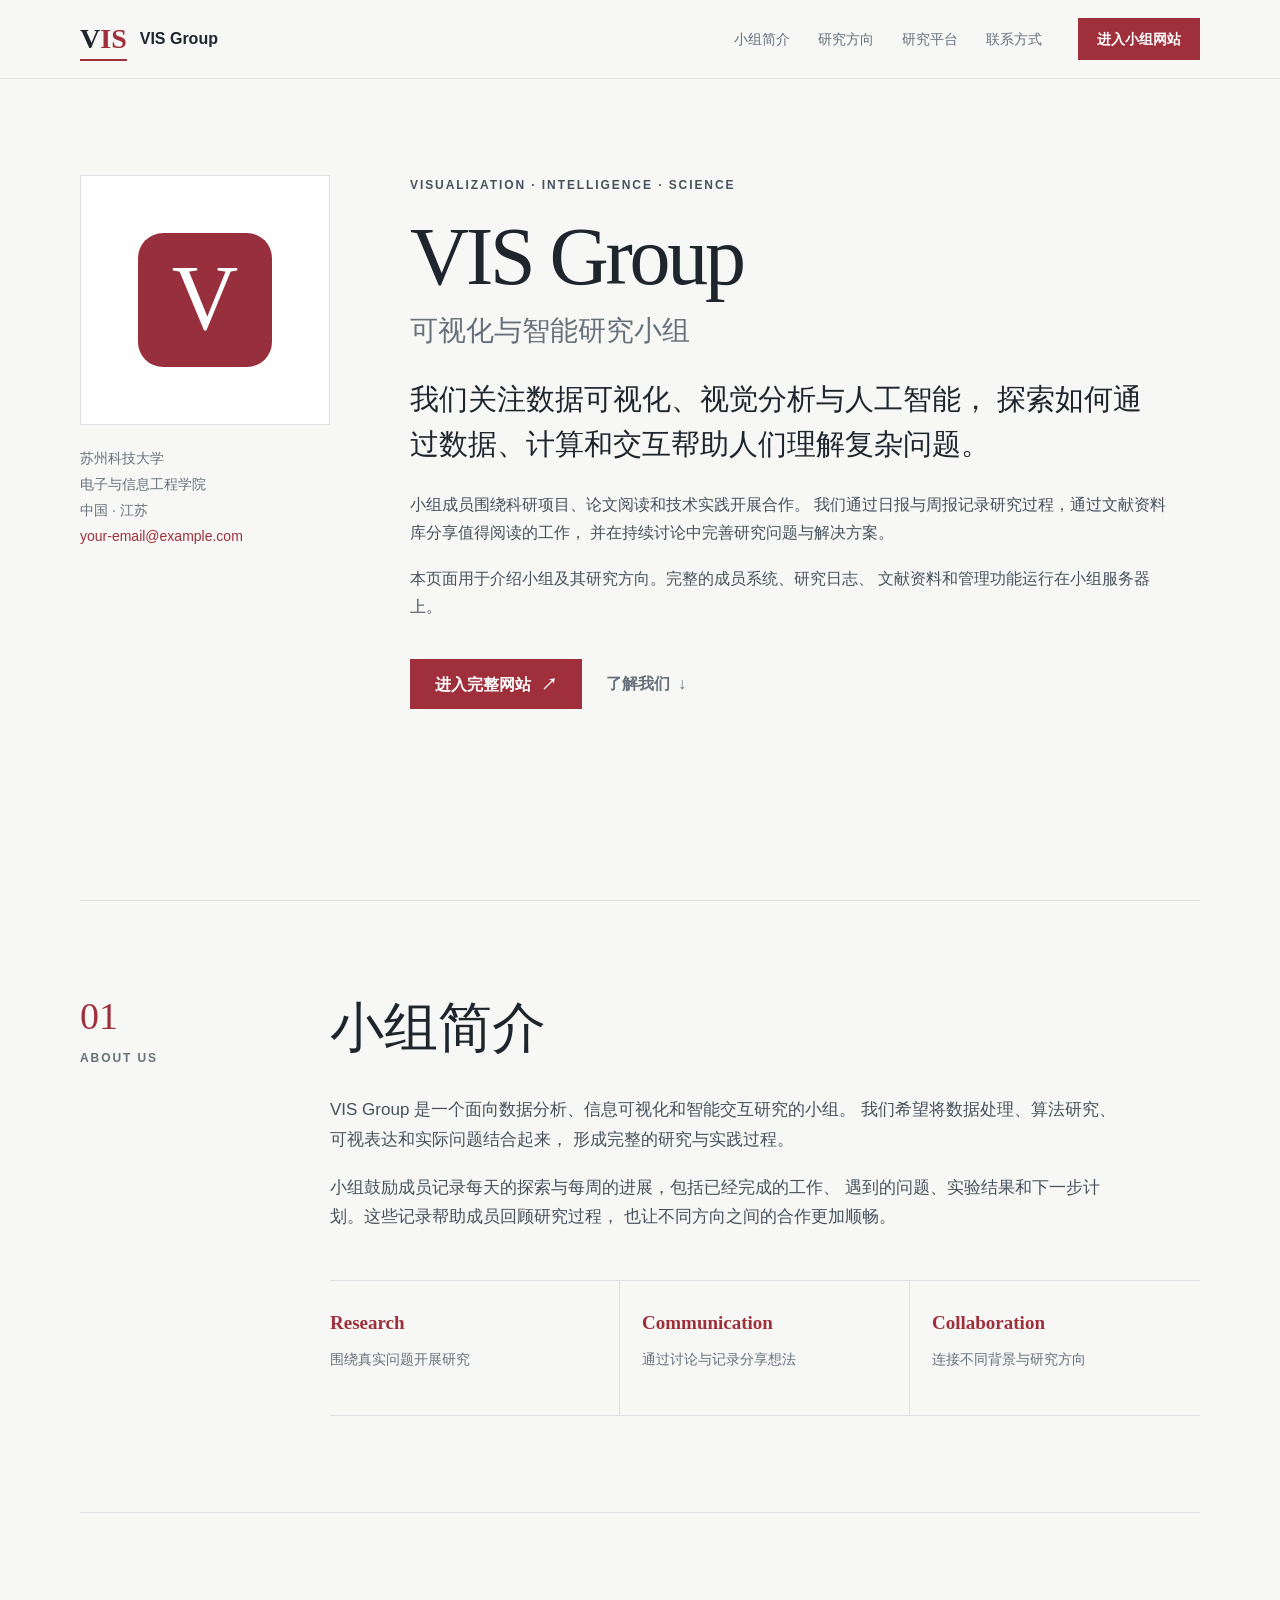
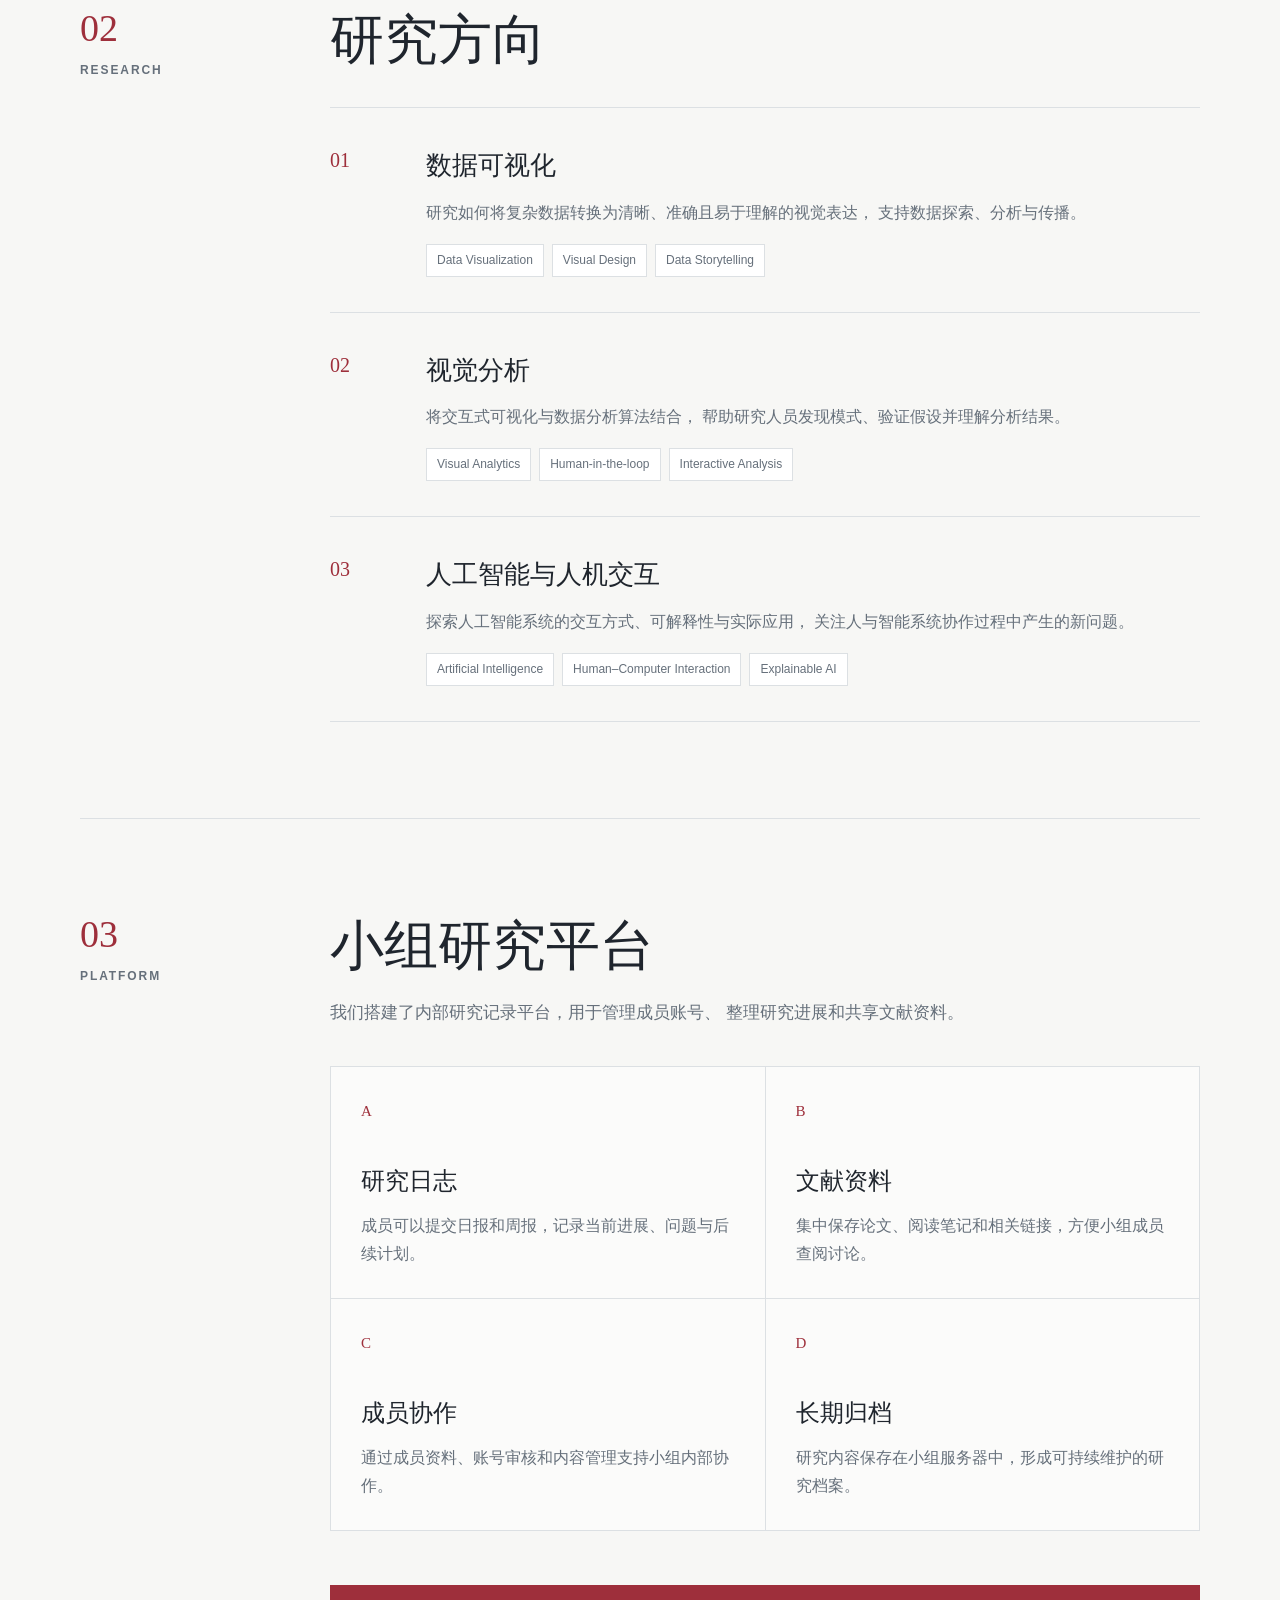
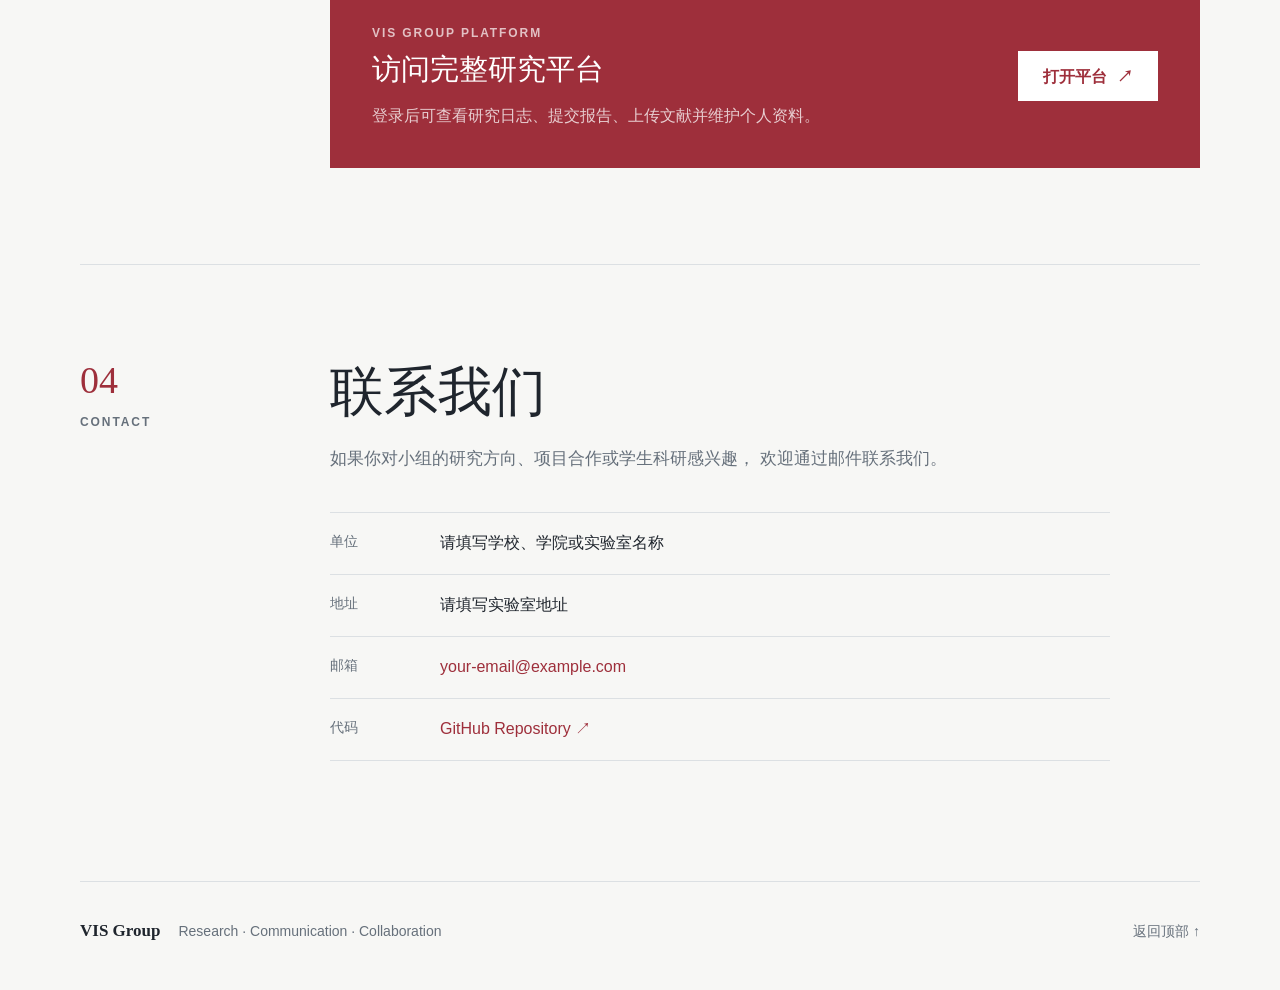
==== index.html @ e238d51f "Update index.html" ====
<!doctype html>
<html lang="zh-CN">
<head>
  <meta charset="utf-8">
  <meta name="viewport" content="width=device-width, initial-scale=1">

  <meta
    name="description"
    content="VIS Group 小组主页，介绍小组研究方向、成员协作与研究记录平台。"
  >

  <title>VIS Group · 小组主页</title>

  <link
    rel="icon"
    href="./static/favicon.svg"
    type="image/svg+xml"
  >

  <link
    rel="stylesheet"
    href="./landing.css"
  >
</head>

<body>
  <header class="site-header">
    <div class="header-inner">
      <a class="brand" href="#home" aria-label="VIS Group 首页">
        <span class="brand-mark">V<span>IS</span></span>
        <span class="brand-name">VIS Group</span>
      </a>

      <nav class="main-nav" aria-label="主导航">
        <a href="#about">小组简介</a>
        <a href="#research">研究方向</a>
        <a href="#platform">研究平台</a>
        <a href="#contact">联系方式</a>
      </nav>

      <a
        class="header-button"
        href="http://122.193.22.121:30092/"
        target="_blank"
        rel="noopener noreferrer"
      >
        进入小组网站
      </a>
    </div>
  </header>

  <main>
    <section id="home" class="hero section">
      <div class="hero-identity">
        <div class="logo-card">
          <img
            src="./static/favicon.svg"
            alt="VIS Group 标志"
          >
        </div>

        <div class="contact-summary">
          <p>苏州科技大学</p>
          <p>电子与信息工程学院</p>
          <p>中国 · 江苏</p>
          <p>
            <a href="mailto:your-email@example.com">
              your-email@example.com
            </a>
          </p>
        </div>
      </div>

      <div class="hero-content">
        <p class="eyebrow">VISUALIZATION · INTELLIGENCE · SCIENCE</p>

        <h1>
          VIS Group
          <span>可视化与智能研究小组</span>
        </h1>

        <p class="hero-lead">
          我们关注数据可视化、视觉分析与人工智能，
          探索如何通过数据、计算和交互帮助人们理解复杂问题。
        </p>

        <p>
          小组成员围绕科研项目、论文阅读和技术实践开展合作。
          我们通过日报与周报记录研究过程，通过文献资料库分享值得阅读的工作，
          并在持续讨论中完善研究问题与解决方案。
        </p>

        <p>
          本页面用于介绍小组及其研究方向。完整的成员系统、研究日志、
          文献资料和管理功能运行在小组服务器上。
        </p>

        <div class="hero-actions">
          <a
            class="primary-button"
            href="http://122.193.22.121:30092/"
            target="_blank"
            rel="noopener noreferrer"
          >
            进入完整网站
            <span aria-hidden="true">↗</span>
          </a>

          <a
            class="text-button"
            href="#about"
          >
            了解我们
            <span aria-hidden="true">↓</span>
          </a>
        </div>
      </div>
    </section>

    <section id="about" class="section content-section">
      <div class="section-label">
        <span>01</span>
        <p>ABOUT US</p>
      </div>

      <div class="section-content">
        <h2>小组简介</h2>

        <div class="prose">
          <p>
            VIS Group 是一个面向数据分析、信息可视化和智能交互研究的小组。
            我们希望将数据处理、算法研究、可视表达和实际问题结合起来，
            形成完整的研究与实践过程。
          </p>

          <p>
            小组鼓励成员记录每天的探索与每周的进展，包括已经完成的工作、
            遇到的问题、实验结果和下一步计划。这些记录帮助成员回顾研究过程，
            也让不同方向之间的合作更加顺畅。
          </p>
        </div>

        <div class="facts">
          <div class="fact">
            <strong>Research</strong>
            <span>围绕真实问题开展研究</span>
          </div>

          <div class="fact">
            <strong>Communication</strong>
            <span>通过讨论与记录分享想法</span>
          </div>

          <div class="fact">
            <strong>Collaboration</strong>
            <span>连接不同背景与研究方向</span>
          </div>
        </div>
      </div>
    </section>

    <section id="research" class="section content-section">
      <div class="section-label">
        <span>02</span>
        <p>RESEARCH</p>
      </div>

      <div class="section-content">
        <h2>研究方向</h2>

        <div class="research-list">
          <article class="research-item">
            <div class="research-number">01</div>

            <div>
              <h3>数据可视化</h3>
              <p>
                研究如何将复杂数据转换为清晰、准确且易于理解的视觉表达，
                支持数据探索、分析与传播。
              </p>

              <div class="tags">
                <span>Data Visualization</span>
                <span>Visual Design</span>
                <span>Data Storytelling</span>
              </div>
            </div>
          </article>

          <article class="research-item">
            <div class="research-number">02</div>

            <div>
              <h3>视觉分析</h3>
              <p>
                将交互式可视化与数据分析算法结合，
                帮助研究人员发现模式、验证假设并理解分析结果。
              </p>

              <div class="tags">
                <span>Visual Analytics</span>
                <span>Human-in-the-loop</span>
                <span>Interactive Analysis</span>
              </div>
            </div>
          </article>

          <article class="research-item">
            <div class="research-number">03</div>

            <div>
              <h3>人工智能与人机交互</h3>
              <p>
                探索人工智能系统的交互方式、可解释性与实际应用，
                关注人与智能系统协作过程中产生的新问题。
              </p>

              <div class="tags">
                <span>Artificial Intelligence</span>
                <span>Human–Computer Interaction</span>
                <span>Explainable AI</span>
              </div>
            </div>
          </article>
        </div>
      </div>
    </section>

    <section id="platform" class="section content-section">
      <div class="section-label">
        <span>03</span>
        <p>PLATFORM</p>
      </div>

      <div class="section-content">
        <h2>小组研究平台</h2>

        <p class="section-intro">
          我们搭建了内部研究记录平台，用于管理成员账号、
          整理研究进展和共享文献资料。
        </p>

        <div class="feature-grid">
          <article class="feature">
            <span class="feature-index">A</span>
            <h3>研究日志</h3>
            <p>
              成员可以提交日报和周报，记录当前进展、问题与后续计划。
            </p>
          </article>

          <article class="feature">
            <span class="feature-index">B</span>
            <h3>文献资料</h3>
            <p>
              集中保存论文、阅读笔记和相关链接，方便小组成员查阅讨论。
            </p>
          </article>

          <article class="feature">
            <span class="feature-index">C</span>
            <h3>成员协作</h3>
            <p>
              通过成员资料、账号审核和内容管理支持小组内部协作。
            </p>
          </article>

          <article class="feature">
            <span class="feature-index">D</span>
            <h3>长期归档</h3>
            <p>
              研究内容保存在小组服务器中，形成可持续维护的研究档案。
            </p>
          </article>
        </div>

        <div class="platform-link">
          <div>
            <p class="eyebrow">VIS GROUP PLATFORM</p>
            <h3>访问完整研究平台</h3>
            <p>
              登录后可查看研究日志、提交报告、上传文献并维护个人资料。
            </p>
          </div>

          <a
            class="primary-button light"
            href="http://122.193.22.121:30092/"
            target="_blank"
            rel="noopener noreferrer"
          >
            打开平台
            <span aria-hidden="true">↗</span>
          </a>
        </div>
      </div>
    </section>

    <section id="contact" class="section content-section contact-section">
      <div class="section-label">
        <span>04</span>
        <p>CONTACT</p>
      </div>

      <div class="section-content">
        <h2>联系我们</h2>

        <p class="section-intro">
          如果你对小组的研究方向、项目合作或学生科研感兴趣，
          欢迎通过邮件联系我们。
        </p>

        <div class="contact-lines">
          <p>
            <span>单位</span>
            请填写学校、学院或实验室名称
          </p>

          <p>
            <span>地址</span>
            请填写实验室地址
          </p>

          <p>
            <span>邮箱</span>
            <a href="mailto:your-email@example.com">
              your-email@example.com
            </a>
          </p>

          <p>
            <span>代码</span>
            <a
              href="https://github.com/data-miner123/data-miner123.github.io"
              target="_blank"
              rel="noopener noreferrer"
            >
              GitHub Repository ↗
            </a>
          </p>
        </div>
      </div>
    </section>
  </main>

  <footer class="site-footer">
    <div>
      <strong>VIS Group</strong>
      <span>Research · Communication · Collaboration</span>
    </div>

    <a href="#home">返回顶部 ↑</a>
  </footer>
</body>
</html>
---- landing.css ----
:root {
  --paper: #f7f7f5;
  --surface: #ffffff;
  --ink: #1f252d;
  --muted: #66707b;
  --line: #dce0e3;
  --accent: #9e2f3b;
  --accent-dark: #70202a;
  --soft-accent: #f3e7e9;
  --max-width: 1120px;
}

* {
  box-sizing: border-box;
}

html {
  scroll-behavior: smooth;
}

body {
  margin: 0;
  color: var(--ink);
  background: var(--paper);
  font-family:
    Inter,
    -apple-system,
    BlinkMacSystemFont,
    "Segoe UI",
    "PingFang SC",
    "Hiragino Sans GB",
    "Microsoft YaHei",
    sans-serif;
  font-size: 16px;
  line-height: 1.75;
}

a {
  color: inherit;
  text-decoration: none;
}

a:focus-visible,
button:focus-visible {
  outline: 3px solid rgba(158, 47, 59, 0.3);
  outline-offset: 4px;
}

.site-header {
  position: sticky;
  top: 0;
  z-index: 20;
  border-bottom: 1px solid rgba(220, 224, 227, 0.9);
  background: rgba(247, 247, 245, 0.94);
  backdrop-filter: blur(16px);
}

.header-inner {
  width: min(calc(100% - 48px), var(--max-width));
  min-height: 78px;
  margin: 0 auto;
  display: flex;
  align-items: center;
  gap: 36px;
}

.brand {
  display: inline-flex;
  align-items: center;
  gap: 13px;
  margin-right: auto;
  font-weight: 700;
}

.brand-mark {
  position: relative;
  font-family: Georgia, "Times New Roman", serif;
  font-size: 28px;
  line-height: 1;
}

.brand-mark span {
  color: var(--accent);
}

.brand-mark::after {
  content: "";
  position: absolute;
  right: 0;
  bottom: -8px;
  left: 0;
  height: 2px;
  background: var(--accent);
}

.brand-name {
  font-size: 16px;
}

.main-nav {
  display: flex;
  align-items: center;
  gap: 28px;
}

.main-nav a {
  color: var(--muted);
  font-size: 14px;
  transition:
    color 160ms ease,
    transform 160ms ease;
}

.main-nav a:hover {
  color: var(--accent);
  transform: translateY(-1px);
}

.header-button,
.primary-button {
  display: inline-flex;
  align-items: center;
  justify-content: center;
  gap: 10px;
  border: 1px solid var(--accent);
  background: var(--accent);
  color: #fff;
  font-weight: 700;
  line-height: 1.2;
  transition:
    background 160ms ease,
    border-color 160ms ease,
    transform 160ms ease;
}

.header-button {
  min-height: 42px;
  padding: 0 18px;
  font-size: 14px;
}

.primary-button {
  min-height: 50px;
  padding: 0 24px;
}

.header-button:hover,
.primary-button:hover {
  border-color: var(--accent-dark);
  background: var(--accent-dark);
  transform: translateY(-2px);
}

.skip-link {
  position: fixed;
  top: 10px;
  left: 10px;
  z-index: 100;
  padding: 10px 14px;
  background: var(--ink);
  color: #fff;
  transform: translateY(-150%);
}

.skip-link:focus {
  transform: translateY(0);
}

.section {
  width: min(calc(100% - 48px), var(--max-width));
  margin: 0 auto;
}

.hero {
  min-height: calc(100vh - 79px);
  padding: 96px 0 88px;
  display: grid;
  grid-template-columns: 250px minmax(0, 1fr);
  gap: 80px;
  align-items: start;
}

.hero-identity {
  position: sticky;
  top: 126px;
}

.logo-card {
  aspect-ratio: 1;
  display: grid;
  place-items: center;
  border: 1px solid var(--line);
  background: var(--surface);
}

.logo-card img {
  width: 54%;
  height: 54%;
  object-fit: contain;
}

.contact-summary {
  margin-top: 22px;
  color: var(--muted);
  font-size: 14px;
  line-height: 1.65;
}

.contact-summary p {
  margin: 3px 0;
}

.contact-summary a,
.contact-lines a {
  color: var(--accent);
  border-bottom: 1px solid transparent;
}

.contact-summary a:hover,
.contact-lines a:hover {
  border-bottom-color: currentColor;
}

.eyebrow {
  margin: 0 0 15px;
  color: var(--accent);
  font-size: 12px;
  font-weight: 800;
  letter-spacing: 0.16em;
}

.hero h1 {
  margin: 0 0 32px;
  font-family: Georgia, "Songti SC", "Times New Roman", serif;
  font-size: clamp(46px, 7vw, 82px);
  font-weight: 500;
  line-height: 1.04;
  letter-spacing: -0.04em;
}

.hero h1 span {
  display: block;
  margin-top: 17px;
  color: var(--muted);
  font-family:
    Inter,
    -apple-system,
    BlinkMacSystemFont,
    "PingFang SC",
    sans-serif;
  font-size: clamp(19px, 2.2vw, 28px);
  font-weight: 500;
  letter-spacing: 0;
}

.hero-content > p {
  max-width: 760px;
  margin: 0 0 18px;
  color: #46515c;
}

.hero-content .hero-lead {
  margin-bottom: 24px;
  color: var(--ink);
  font-family: Georgia, "Songti SC", serif;
  font-size: clamp(21px, 2.5vw, 29px);
  line-height: 1.55;
}

.hero-actions {
  margin-top: 38px;
  display: flex;
  align-items: center;
  gap: 24px;
}

.text-button {
  display: inline-flex;
  align-items: center;
  gap: 8px;
  color: var(--muted);
  font-weight: 600;
}

.text-button:hover {
  color: var(--accent);
}

.content-section {
  padding: 96px 0;
  display: grid;
  grid-template-columns: 170px minmax(0, 1fr);
  gap: 80px;
  border-top: 1px solid var(--line);
}

.section-label {
  color: var(--muted);
}

.section-label span {
  display: block;
  color: var(--accent);
  font-family: Georgia, serif;
  font-size: 38px;
  line-height: 1;
}

.section-label p {
  margin: 13px 0 0;
  font-size: 12px;
  font-weight: 800;
  letter-spacing: 0.16em;
}

.section-content h2 {
  margin: 0 0 36px;
  font-family: Georgia, "Songti SC", serif;
  font-size: clamp(34px, 5vw, 54px);
  font-weight: 500;
  line-height: 1.15;
}

.prose {
  max-width: 790px;
  color: #46515c;
  font-size: 17px;
}

.prose p {
  margin: 0 0 18px;
}

.facts {
  margin-top: 48px;
  display: grid;
  grid-template-columns: repeat(3, 1fr);
  border-top: 1px solid var(--line);
  border-bottom: 1px solid var(--line);
}

.fact {
  min-height: 134px;
  padding: 25px 22px;
  display: flex;
  flex-direction: column;
  gap: 8px;
  border-right: 1px solid var(--line);
}

.fact:first-child {
  padding-left: 0;
}

.fact:last-child {
  border-right: 0;
}

.fact strong {
  color: var(--accent);
  font-family: Georgia, serif;
  font-size: 19px;
}

.fact span {
  color: var(--muted);
  font-size: 14px;
}

.research-list {
  border-top: 1px solid var(--line);
}

.research-item {
  padding: 35px 0;
  display: grid;
  grid-template-columns: 70px minmax(0, 1fr);
  gap: 26px;
  border-bottom: 1px solid var(--line);
}

.research-number {
  color: var(--accent);
  font-family: Georgia, serif;
  font-size: 20px;
}

.research-item h3 {
  margin: 0 0 10px;
  font-family: Georgia, "Songti SC", serif;
  font-size: 26px;
  font-weight: 500;
}

.research-item p {
  max-width: 720px;
  margin: 0;
  color: var(--muted);
}

.tags {
  margin-top: 17px;
  display: flex;
  flex-wrap: wrap;
  gap: 8px;
}

.tags span {
  padding: 5px 10px;
  border: 1px solid var(--line);
  background: var(--surface);
  color: var(--muted);
  font-size: 12px;
}

.section-intro {
  max-width: 740px;
  margin: -15px 0 38px;
  color: var(--muted);
  font-size: 17px;
}

.feature-grid {
  display: grid;
  grid-template-columns: repeat(2, 1fr);
  border-top: 1px solid var(--line);
  border-left: 1px solid var(--line);
}

.feature {
  min-height: 230px;
  padding: 30px;
  border-right: 1px solid var(--line);
  border-bottom: 1px solid var(--line);
  background: rgba(255, 255, 255, 0.48);
}

.feature-index {
  color: var(--accent);
  font-family: Georgia, serif;
  font-size: 15px;
}

.feature h3 {
  margin: 35px 0 10px;
  font-family: Georgia, "Songti SC", serif;
  font-size: 24px;
  font-weight: 500;
}

.feature p {
  margin: 0;
  color: var(--muted);
}

.platform-link {
  margin-top: 54px;
  padding: 38px 42px;
  display: flex;
  align-items: center;
  justify-content: space-between;
  gap: 32px;
  background: var(--accent);
  color: #fff;
}

.platform-link .eyebrow {
  color: rgba(255, 255, 255, 0.7);
}

.platform-link h3 {
  margin: 0 0 8px;
  font-family: Georgia, "Songti SC", serif;
  font-size: 29px;
  font-weight: 500;
}

.platform-link p {
  margin: 0;
  color: rgba(255, 255, 255, 0.76);
}

.primary-button.light {
  flex: 0 0 auto;
  border-color: #fff;
  background: #fff;
  color: var(--accent);
}

.primary-button.light:hover {
  border-color: var(--paper);
  background: var(--paper);
  color: var(--accent-dark);
}

.contact-section {
  padding-bottom: 120px;
}

.contact-lines {
  max-width: 780px;
  border-top: 1px solid var(--line);
}

.contact-lines p {
  min-height: 62px;
  margin: 0;
  padding: 16px 0;
  display: grid;
  grid-template-columns: 110px minmax(0, 1fr);
  border-bottom: 1px solid var(--line);
}

.contact-lines span {
  color: var(--muted);
  font-size: 14px;
}

.site-footer {
  width: min(calc(100% - 48px), var(--max-width));
  margin: 0 auto;
  padding: 34px 0 44px;
  display: flex;
  align-items: center;
  justify-content: space-between;
  border-top: 1px solid var(--line);
  color: var(--muted);
  font-size: 14px;
}

.site-footer div {
  display: flex;
  align-items: center;
  gap: 18px;
}

.site-footer strong {
  color: var(--ink);
  font-family: Georgia, serif;
  font-size: 17px;
}

.site-footer a:hover {
  color: var(--accent);
}

@media (max-width: 900px) {
  .main-nav {
    display: none;
  }

  .hero {
    grid-template-columns: 190px minmax(0, 1fr);
    gap: 42px;
  }

  .content-section {
    grid-template-columns: 110px minmax(0, 1fr);
    gap: 42px;
  }
}

@media (max-width: 680px) {
  .header-inner,
  .section,
  .site-footer {
    width: min(calc(100% - 32px), var(--max-width));
  }

  .header-inner {
    min-height: 70px;
  }

  .brand-name {
    display: none;
  }

  .header-button {
    padding: 0 13px;
  }

  .hero {
    min-height: auto;
    padding: 54px 0 68px;
    display: block;
  }

  .hero-identity {
    position: static;
    margin-bottom: 45px;
    display: grid;
    grid-template-columns: 105px minmax(0, 1fr);
    gap: 20px;
    align-items: center;
  }

  .contact-summary {
    margin: 0;
  }

  .hero h1 {
    font-size: 45px;
  }

  .hero-actions {
    align-items: flex-start;
    flex-direction: column;
  }

  .content-section {
    padding: 68px 0;
    display: block;
  }

  .section-label {
    margin-bottom: 29px;
    display: flex;
    align-items: center;
    gap: 13px;
  }

  .section-label span {
    font-size: 27px;
  }

  .section-label p {
    margin: 0;
  }

  .facts,
  .feature-grid {
    grid-template-columns: 1fr;
  }

  .fact {
    min-height: auto;
    padding: 20px 0;
    border-right: 0;
    border-bottom: 1px solid var(--line);
  }

  .fact:last-child {
    border-bottom: 0;
  }

  .research-item {
    grid-template-columns: 42px minmax(0, 1fr);
    gap: 14px;
  }

  .feature {
    min-height: auto;
  }

  .platform-link {
    padding: 30px 24px;
    align-items: flex-start;
    flex-direction: column;
  }

  .contact-lines p {
    grid-template-columns: 1fr;
    gap: 3px;
  }

  .site-footer,
  .site-footer div {
    align-items: flex-start;
    flex-direction: column;
  }

  .site-footer {
    gap: 18px;
  }
}
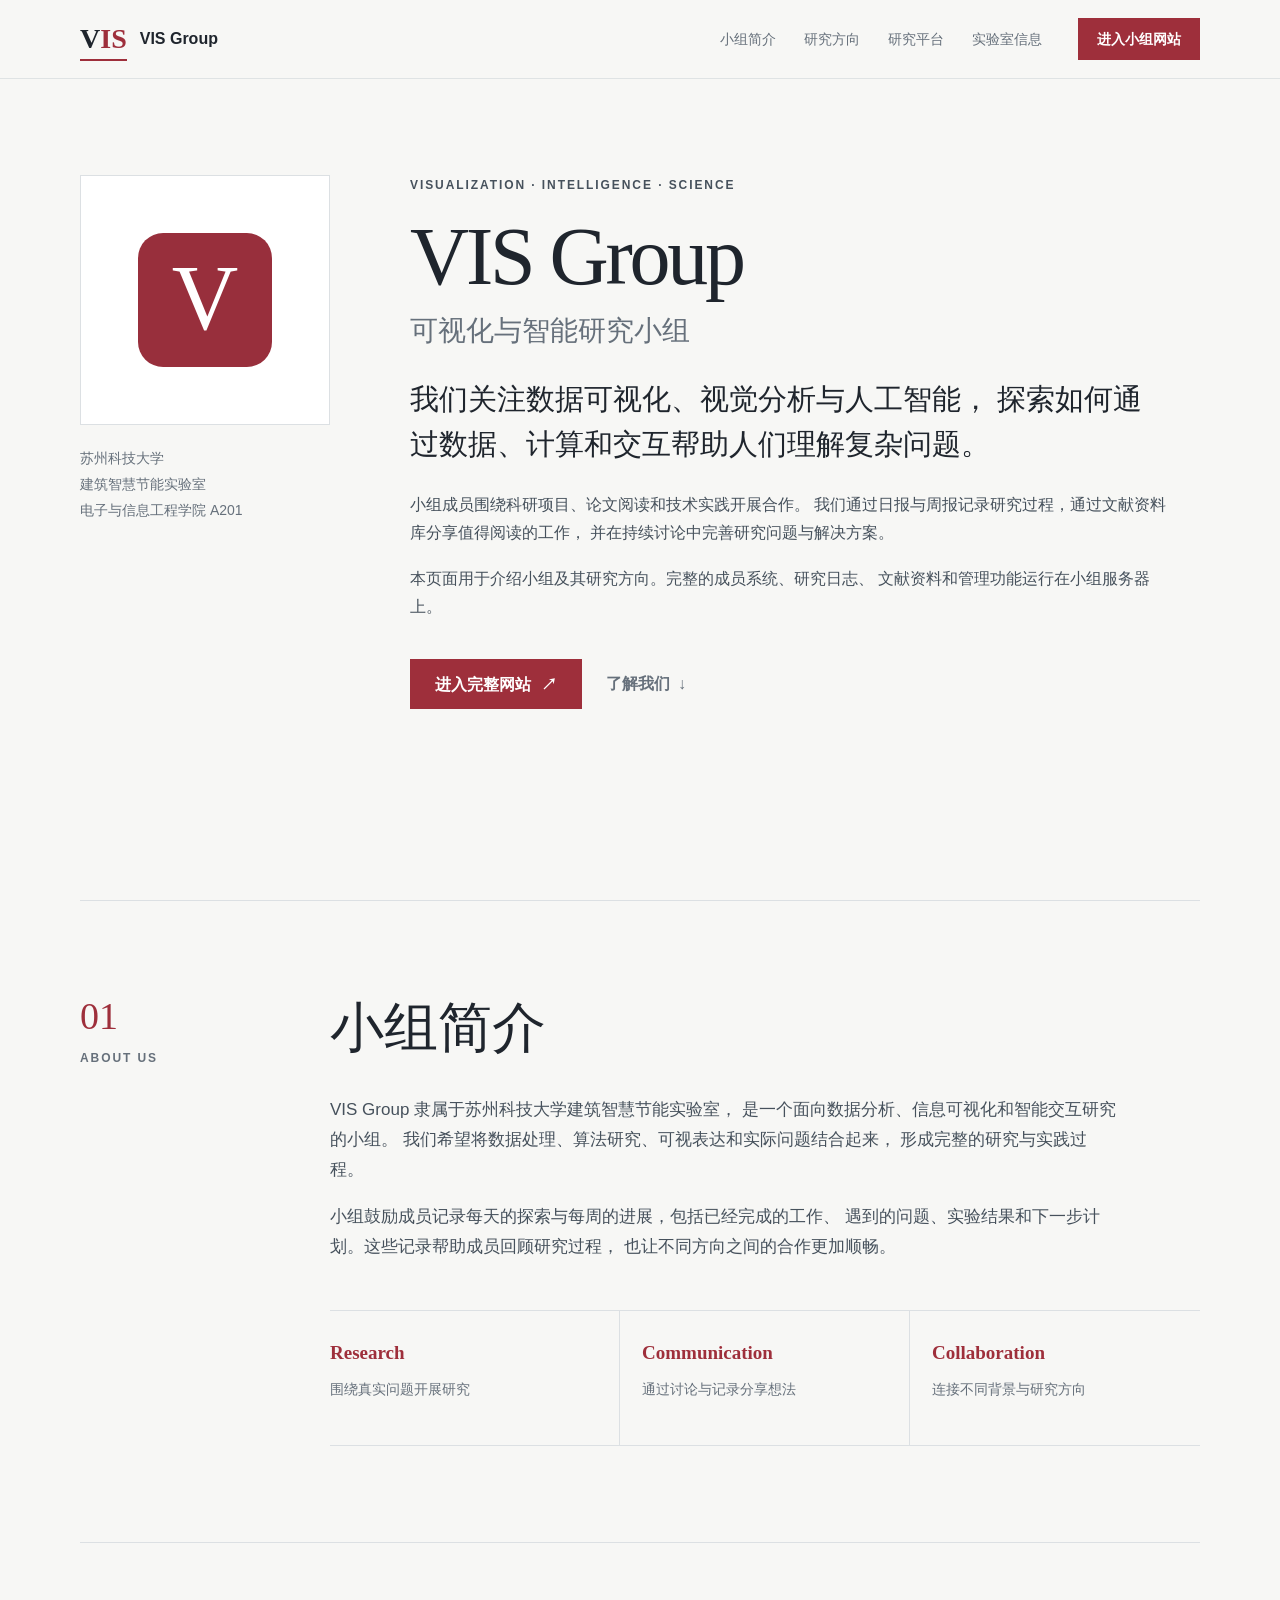
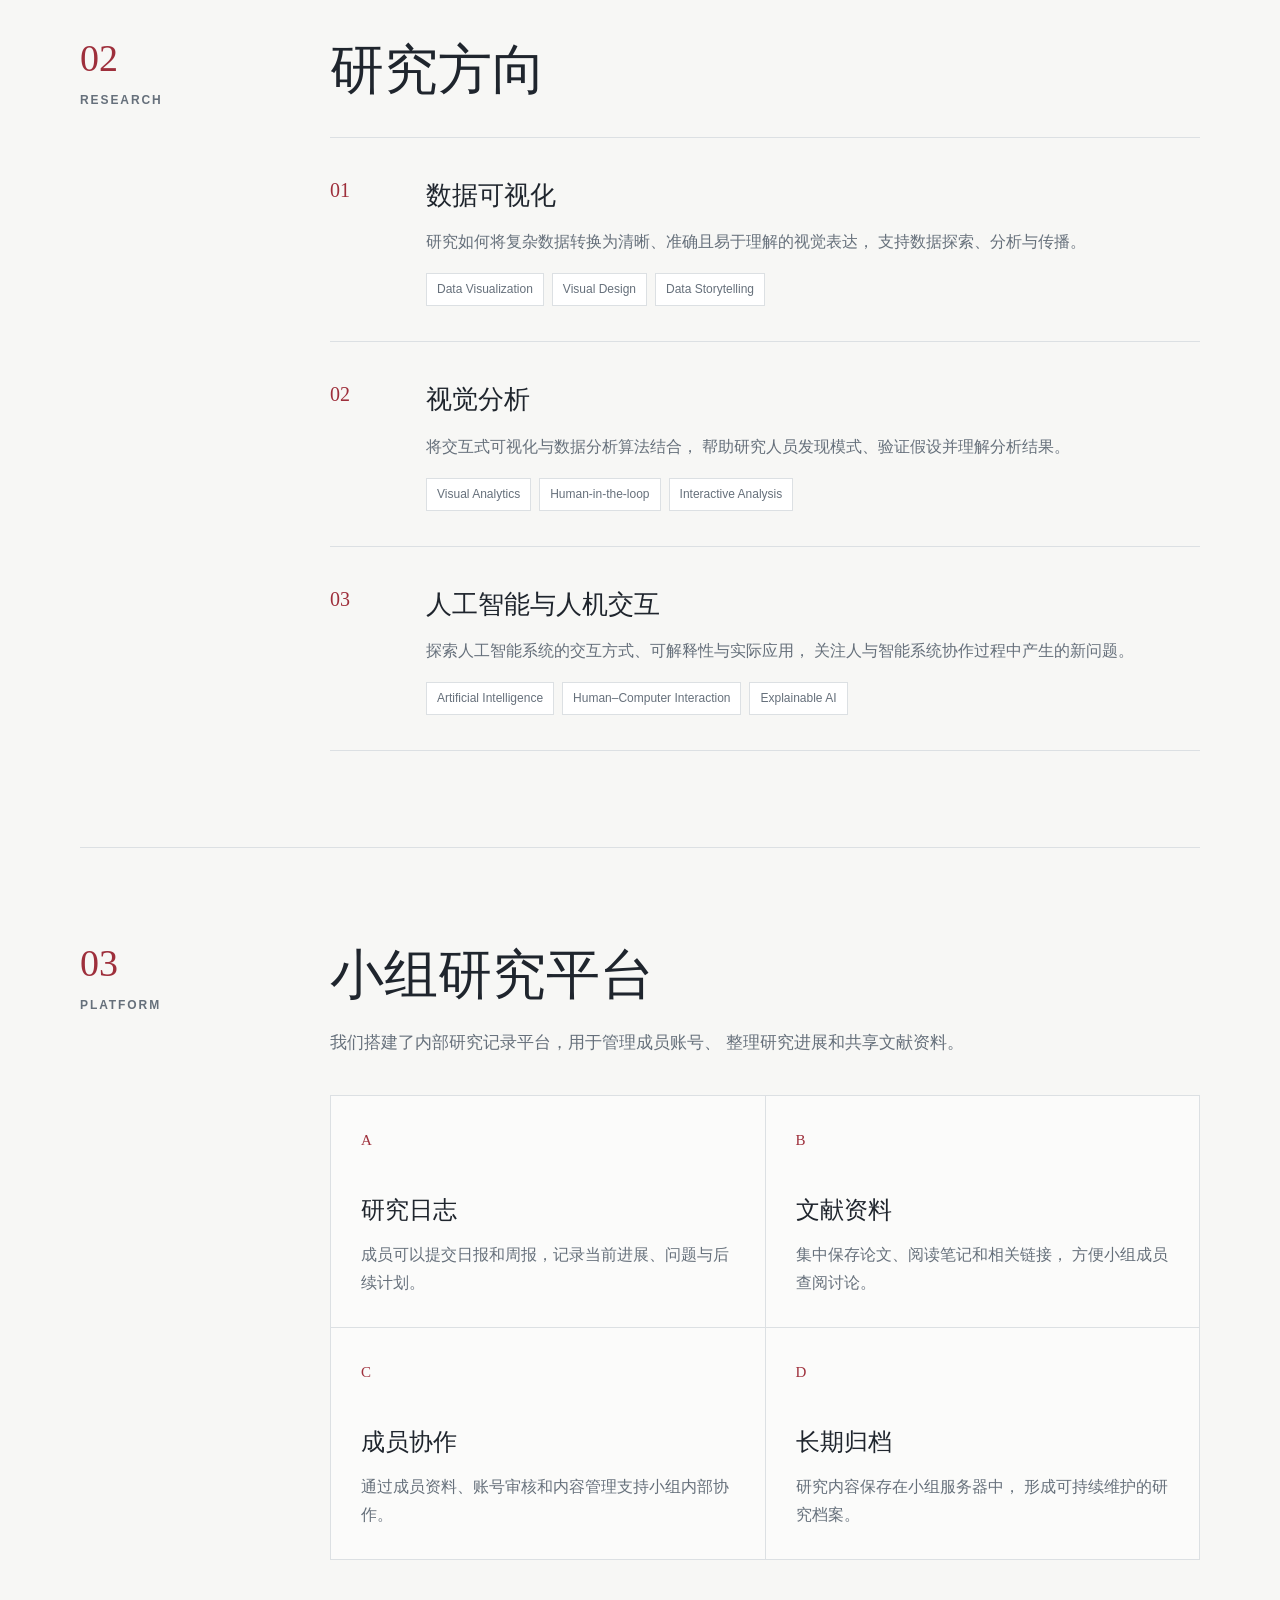
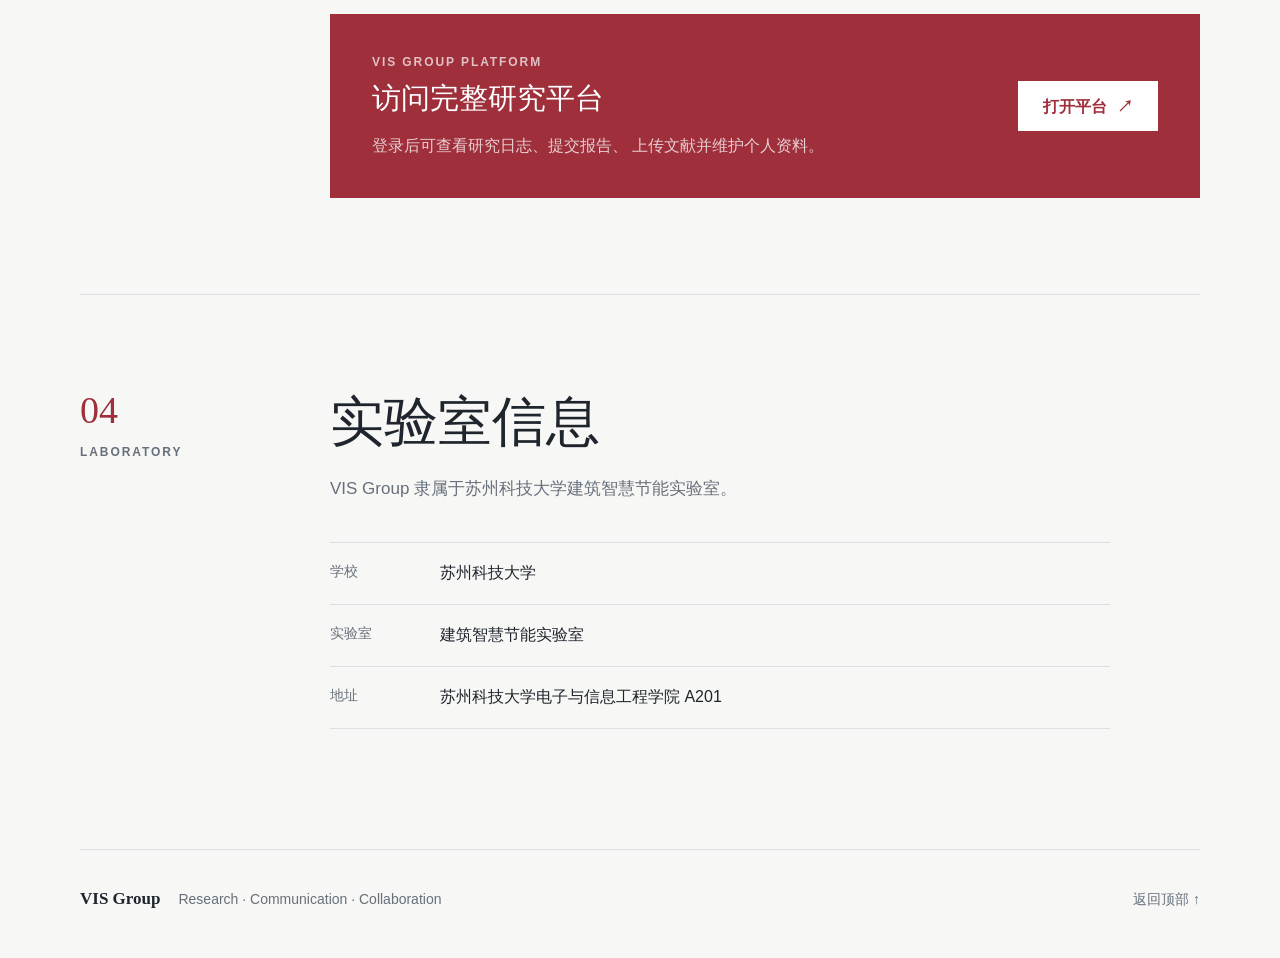
==== commit e032011f: "Update index.html" ====
--- a/index.html
+++ b/index.html
@@ -6,7 +6,7 @@
 
   <meta
     name="description"
-    content="VIS Group 小组主页，介绍小组研究方向、成员协作与研究记录平台。"
+    content="苏州科技大学建筑智慧节能实验室 VIS Group 小组主页。"
   >
 
   <title>VIS Group · 小组主页</title>
@@ -19,15 +19,20 @@
 
   <link
     rel="stylesheet"
-    href="./landing.css"
+    href="./landing.css?v=3"
   >
 </head>
 
 <body>
+  <a class="skip-link" href="#main">跳到主要内容</a>
+
   <header class="site-header">
     <div class="header-inner">
       <a class="brand" href="#home" aria-label="VIS Group 首页">
-        <span class="brand-mark">V<span>IS</span></span>
+        <span class="brand-mark">
+          V<span>IS</span>
+        </span>
+
         <span class="brand-name">VIS Group</span>
       </a>
 
@@ -35,7 +40,7 @@
         <a href="#about">小组简介</a>
         <a href="#research">研究方向</a>
         <a href="#platform">研究平台</a>
-        <a href="#contact">联系方式</a>
+        <a href="#contact">实验室信息</a>
       </nav>
 
       <a
@@ -49,7 +54,7 @@
     </div>
   </header>
 
-  <main>
+  <main id="main">
     <section id="home" class="hero section">
       <div class="hero-identity">
         <div class="logo-card">
@@ -61,18 +66,15 @@
 
         <div class="contact-summary">
           <p>苏州科技大学</p>
-          <p>电子与信息工程学院</p>
-          <p>中国 · 江苏</p>
-          <p>
-            <a href="mailto:your-email@example.com">
-              your-email@example.com
-            </a>
-          </p>
+          <p>建筑智慧节能实验室</p>
+          <p>电子与信息工程学院 A201</p>
         </div>
       </div>
 
       <div class="hero-content">
-        <p class="eyebrow">VISUALIZATION · INTELLIGENCE · SCIENCE</p>
+        <p class="eyebrow">
+          VISUALIZATION · INTELLIGENCE · SCIENCE
+        </p>
 
         <h1>
           VIS Group
@@ -106,10 +108,7 @@
             <span aria-hidden="true">↗</span>
           </a>
 
-          <a
-            class="text-button"
-            href="#about"
-          >
+          <a class="text-button" href="#about">
             了解我们
             <span aria-hidden="true">↓</span>
           </a>
@@ -128,7 +127,8 @@
 
         <div class="prose">
           <p>
-            VIS Group 是一个面向数据分析、信息可视化和智能交互研究的小组。
+            VIS Group 隶属于苏州科技大学建筑智慧节能实验室，
+            是一个面向数据分析、信息可视化和智能交互研究的小组。
             我们希望将数据处理、算法研究、可视表达和实际问题结合起来，
             形成完整的研究与实践过程。
           </p>
@@ -174,6 +174,7 @@
 
             <div>
               <h3>数据可视化</h3>
+
               <p>
                 研究如何将复杂数据转换为清晰、准确且易于理解的视觉表达，
                 支持数据探索、分析与传播。
@@ -192,6 +193,7 @@
 
             <div>
               <h3>视觉分析</h3>
+
               <p>
                 将交互式可视化与数据分析算法结合，
                 帮助研究人员发现模式、验证假设并理解分析结果。
@@ -210,6 +212,7 @@
 
             <div>
               <h3>人工智能与人机交互</h3>
+
               <p>
                 探索人工智能系统的交互方式、可解释性与实际应用，
                 关注人与智能系统协作过程中产生的新问题。
@@ -243,7 +246,9 @@
         <div class="feature-grid">
           <article class="feature">
             <span class="feature-index">A</span>
+
             <h3>研究日志</h3>
+
             <p>
               成员可以提交日报和周报，记录当前进展、问题与后续计划。
             </p>
@@ -251,15 +256,20 @@
 
           <article class="feature">
             <span class="feature-index">B</span>
+
             <h3>文献资料</h3>
-            <p>
-              集中保存论文、阅读笔记和相关链接，方便小组成员查阅讨论。
+
+            <p>
+              集中保存论文、阅读笔记和相关链接，
+              方便小组成员查阅讨论。
             </p>
           </article>
 
           <article class="feature">
             <span class="feature-index">C</span>
+
             <h3>成员协作</h3>
+
             <p>
               通过成员资料、账号审核和内容管理支持小组内部协作。
             </p>
@@ -267,9 +277,12 @@
 
           <article class="feature">
             <span class="feature-index">D</span>
+
             <h3>长期归档</h3>
-            <p>
-              研究内容保存在小组服务器中，形成可持续维护的研究档案。
+
+            <p>
+              研究内容保存在小组服务器中，
+              形成可持续维护的研究档案。
             </p>
           </article>
         </div>
@@ -277,9 +290,12 @@
         <div class="platform-link">
           <div>
             <p class="eyebrow">VIS GROUP PLATFORM</p>
+
             <h3>访问完整研究平台</h3>
-            <p>
-              登录后可查看研究日志、提交报告、上传文献并维护个人资料。
+
+            <p>
+              登录后可查看研究日志、提交报告、
+              上传文献并维护个人资料。
             </p>
           </div>
 
@@ -296,47 +312,36 @@
       </div>
     </section>
 
-    <section id="contact" class="section content-section contact-section">
+    <section
+      id="contact"
+      class="section content-section contact-section"
+    >
       <div class="section-label">
         <span>04</span>
-        <p>CONTACT</p>
+        <p>LABORATORY</p>
       </div>
 
       <div class="section-content">
-        <h2>联系我们</h2>
+        <h2>实验室信息</h2>
 
         <p class="section-intro">
-          如果你对小组的研究方向、项目合作或学生科研感兴趣，
-          欢迎通过邮件联系我们。
+          VIS Group 隶属于苏州科技大学建筑智慧节能实验室。
         </p>
 
         <div class="contact-lines">
           <p>
-            <span>单位</span>
-            请填写学校、学院或实验室名称
+            <span>学校</span>
+            苏州科技大学
+          </p>
+
+          <p>
+            <span>实验室</span>
+            建筑智慧节能实验室
           </p>
 
           <p>
             <span>地址</span>
-            请填写实验室地址
-          </p>
-
-          <p>
-            <span>邮箱</span>
-            <a href="mailto:your-email@example.com">
-              your-email@example.com
-            </a>
-          </p>
-
-          <p>
-            <span>代码</span>
-            <a
-              href="https://github.com/data-miner123/data-miner123.github.io"
-              target="_blank"
-              rel="noopener noreferrer"
-            >
-              GitHub Repository ↗
-            </a>
+            苏州科技大学电子与信息工程学院 A201
           </p>
         </div>
       </div>
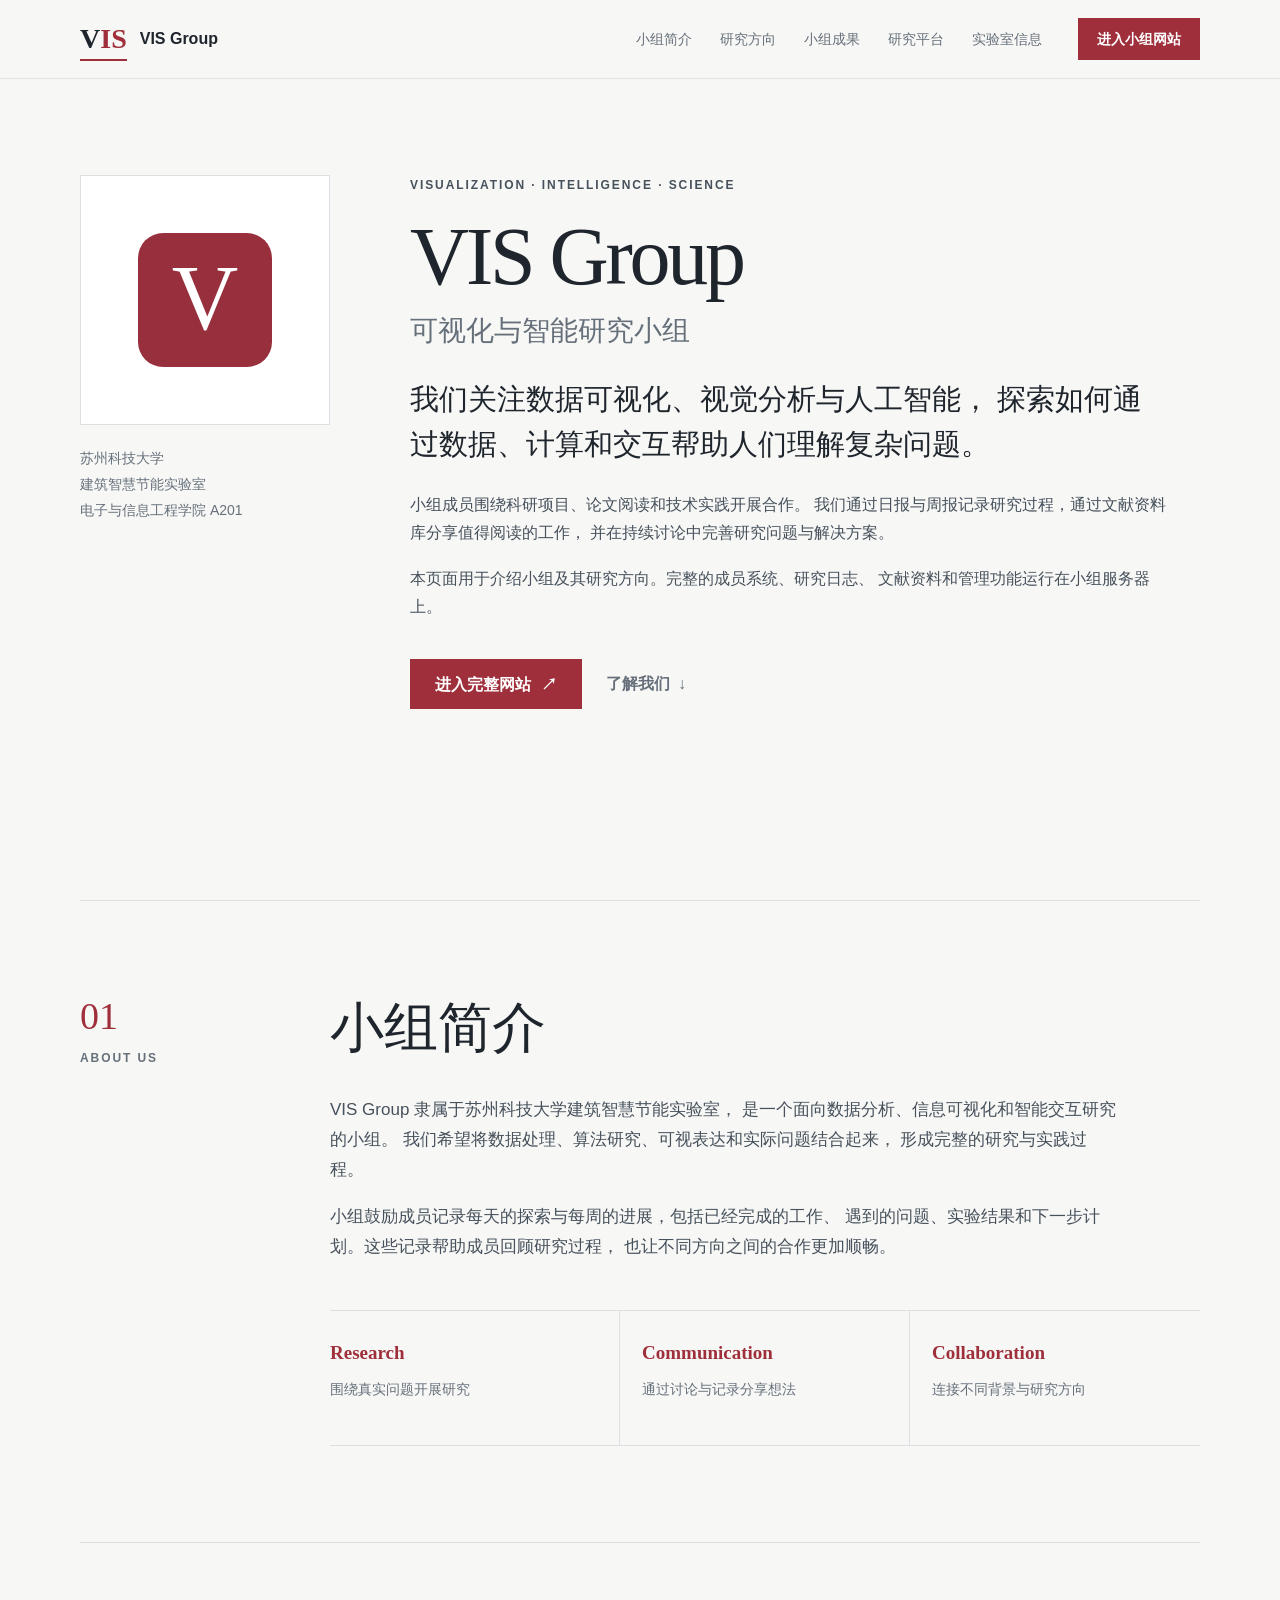
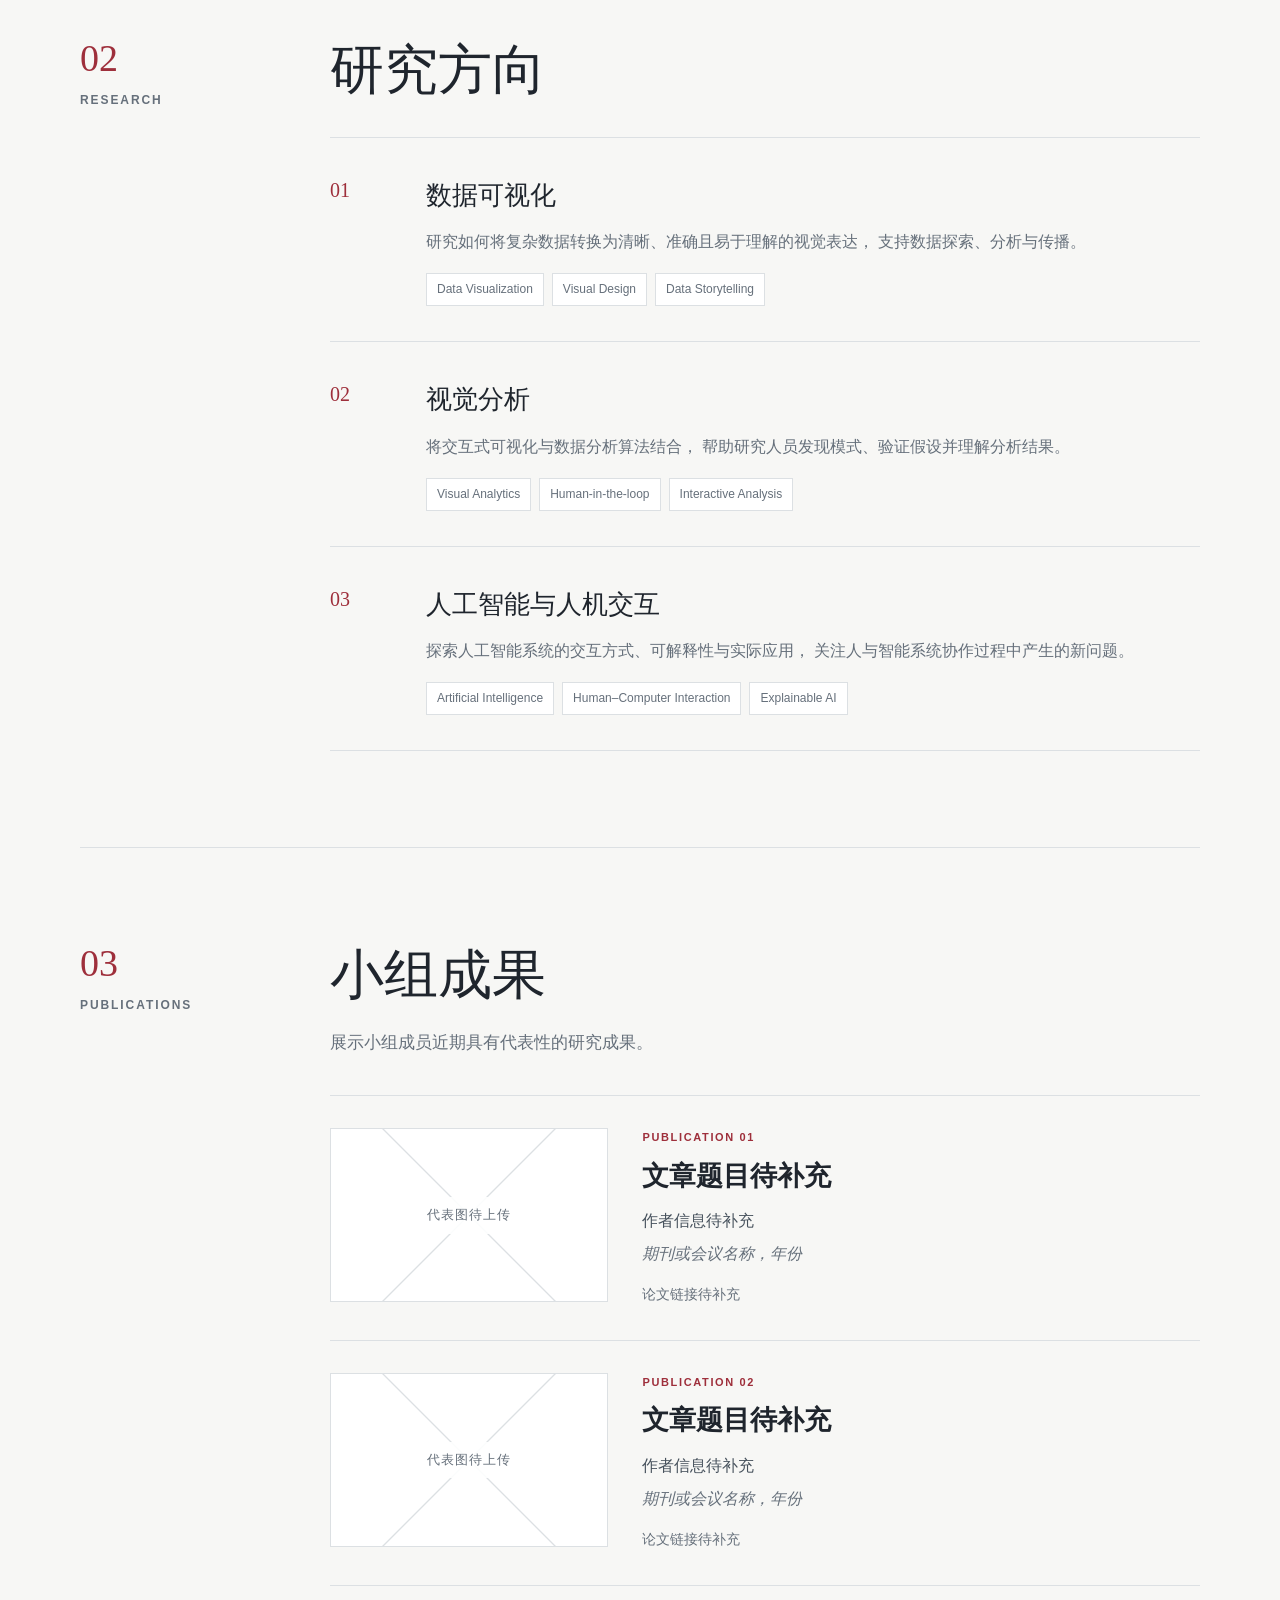
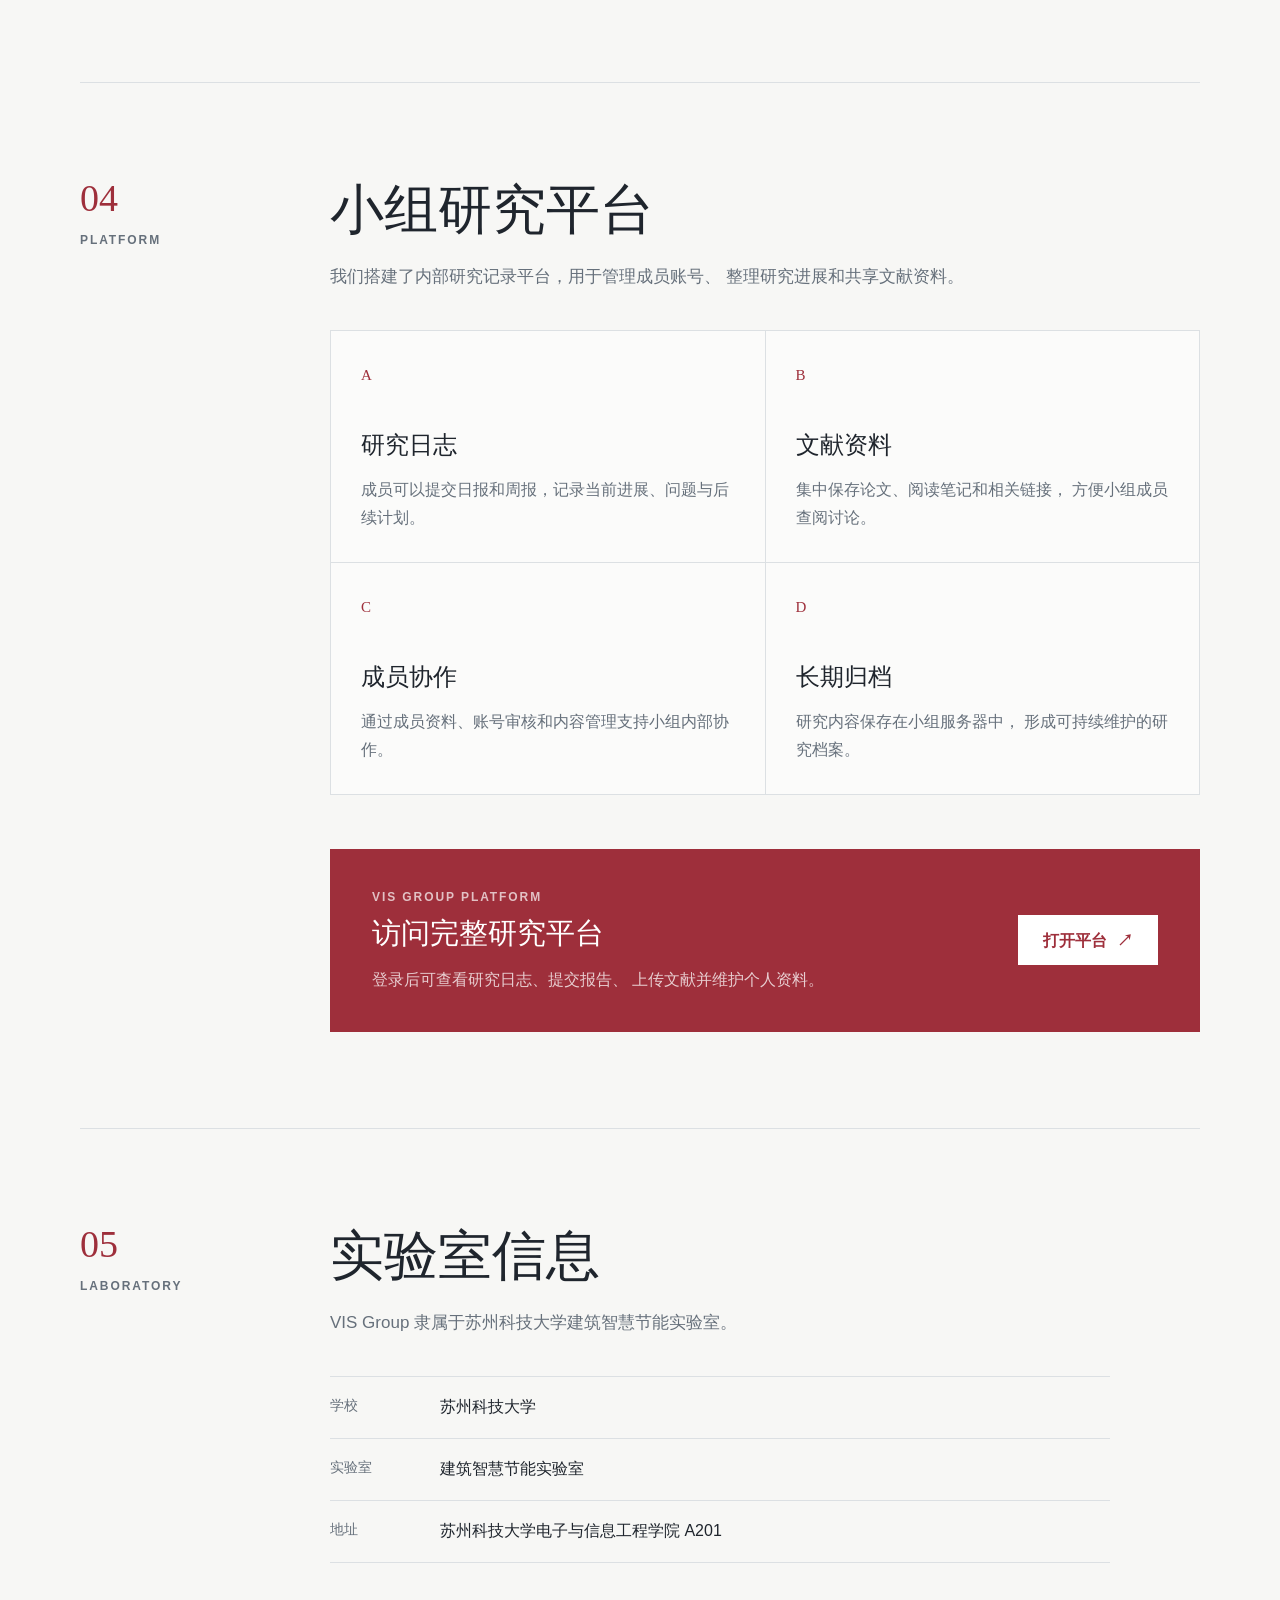
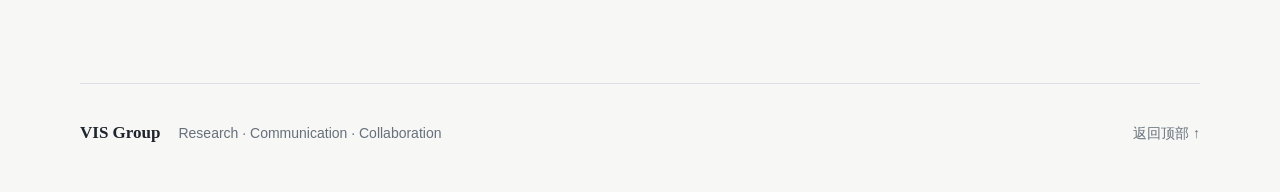
==== commit 0d692ded: "Add group publications section" ====
--- a/index.html
+++ b/index.html
@@ -19,7 +19,7 @@
 
   <link
     rel="stylesheet"
-    href="./landing.css?v=3"
+    href="./landing.css?v=4"
   >
 </head>
 
@@ -39,6 +39,7 @@
       <nav class="main-nav" aria-label="主导航">
         <a href="#about">小组简介</a>
         <a href="#research">研究方向</a>
+        <a href="#publications">小组成果</a>
         <a href="#platform">研究平台</a>
         <a href="#contact">实验室信息</a>
       </nav>
@@ -229,9 +230,58 @@
       </div>
     </section>
 
+    <section id="publications" class="section content-section">
+      <div class="section-label">
+        <span>03</span>
+        <p>PUBLICATIONS</p>
+      </div>
+
+      <div class="section-content">
+        <h2>小组成果</h2>
+
+        <p class="section-intro">
+          展示小组成员近期具有代表性的研究成果。
+        </p>
+
+        <div class="publication-list">
+          <article class="publication-item">
+            <div class="publication-figure" aria-label="第一篇文章代表图待上传">
+              <span>代表图待上传</span>
+            </div>
+
+            <div class="publication-info">
+              <p class="publication-type">PUBLICATION 01</p>
+              <h3>文章题目待补充</h3>
+              <p class="publication-authors">作者信息待补充</p>
+              <p class="publication-venue">期刊或会议名称，年份</p>
+              <span class="publication-link is-disabled" aria-disabled="true">
+                论文链接待补充
+              </span>
+            </div>
+          </article>
+
+          <article class="publication-item">
+            <div class="publication-figure" aria-label="第二篇文章代表图待上传">
+              <span>代表图待上传</span>
+            </div>
+
+            <div class="publication-info">
+              <p class="publication-type">PUBLICATION 02</p>
+              <h3>文章题目待补充</h3>
+              <p class="publication-authors">作者信息待补充</p>
+              <p class="publication-venue">期刊或会议名称，年份</p>
+              <span class="publication-link is-disabled" aria-disabled="true">
+                论文链接待补充
+              </span>
+            </div>
+          </article>
+        </div>
+      </div>
+    </section>
+
     <section id="platform" class="section content-section">
       <div class="section-label">
-        <span>03</span>
+        <span>04</span>
         <p>PLATFORM</p>
       </div>
 
@@ -317,7 +367,7 @@
       class="section content-section contact-section"
     >
       <div class="section-label">
-        <span>04</span>
+        <span>05</span>
         <p>LABORATORY</p>
       </div>
 
--- a/landing.css
+++ b/landing.css
@@ -413,6 +413,95 @@
   font-size: 12px;
 }
 
+.publication-list {
+  border-top: 1px solid var(--line);
+}
+
+.publication-item {
+  padding: 32px 0;
+  display: grid;
+  grid-template-columns: minmax(220px, 32%) minmax(0, 1fr);
+  gap: 34px;
+  align-items: start;
+  border-bottom: 1px solid var(--line);
+}
+
+.publication-figure {
+  aspect-ratio: 16 / 10;
+  display: grid;
+  place-items: center;
+  overflow: hidden;
+  border: 1px solid var(--line);
+  background:
+    linear-gradient(135deg, transparent 49.6%, var(--line) 50%, transparent 50.4%),
+    linear-gradient(45deg, transparent 49.6%, var(--line) 50%, transparent 50.4%),
+    var(--surface);
+  color: var(--muted);
+  font-size: 13px;
+  letter-spacing: 0.08em;
+}
+
+.publication-figure img {
+  width: 100%;
+  height: 100%;
+  display: block;
+  object-fit: cover;
+}
+
+.publication-figure span {
+  padding: 7px 11px;
+  background: rgba(255, 255, 255, 0.9);
+}
+
+.publication-type {
+  margin: 0 0 10px;
+  color: var(--accent);
+  font-size: 11px;
+  font-weight: 800;
+  letter-spacing: 0.15em;
+}
+
+.publication-info h3 {
+  margin: 0 0 13px;
+  font-family: Georgia, "Songti SC", serif;
+  font-size: clamp(21px, 2.4vw, 27px);
+  font-weight: 600;
+  line-height: 1.35;
+}
+
+.publication-authors,
+.publication-venue {
+  margin: 0 0 5px;
+}
+
+.publication-authors {
+  color: #46515c;
+}
+
+.publication-venue {
+  color: var(--muted);
+  font-style: italic;
+}
+
+.publication-link {
+  display: inline-block;
+  margin-top: 9px;
+  color: var(--accent);
+  font-size: 14px;
+  font-weight: 700;
+  border-bottom: 1px solid currentColor;
+}
+
+.publication-link:hover {
+  color: var(--accent-dark);
+}
+
+.publication-link.is-disabled {
+  color: var(--muted);
+  font-weight: 500;
+  border-bottom-color: transparent;
+}
+
 .section-intro {
   max-width: 740px;
   margin: -15px 0 38px;
@@ -648,6 +737,15 @@
     gap: 14px;
   }
 
+  .publication-item {
+    grid-template-columns: 1fr;
+    gap: 22px;
+  }
+
+  .publication-figure {
+    width: 100%;
+  }
+
   .feature {
     min-height: auto;
   }
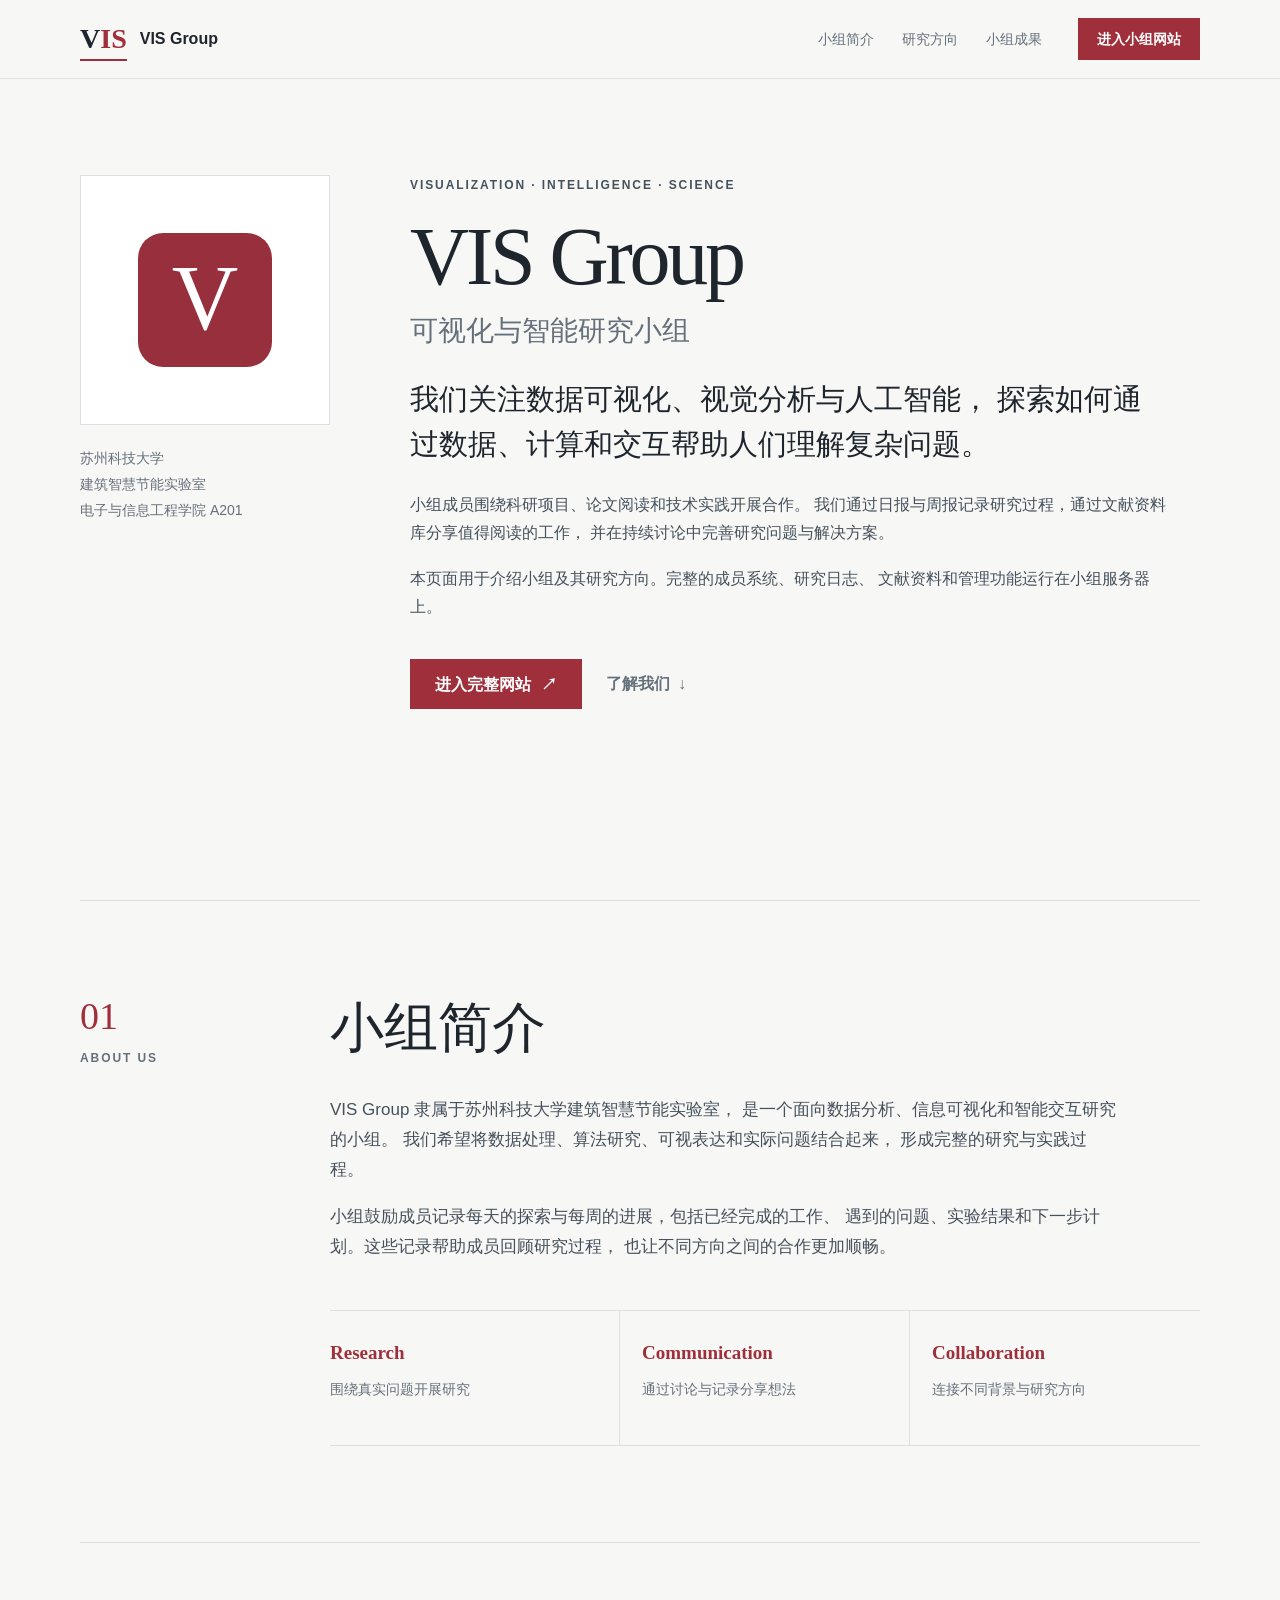
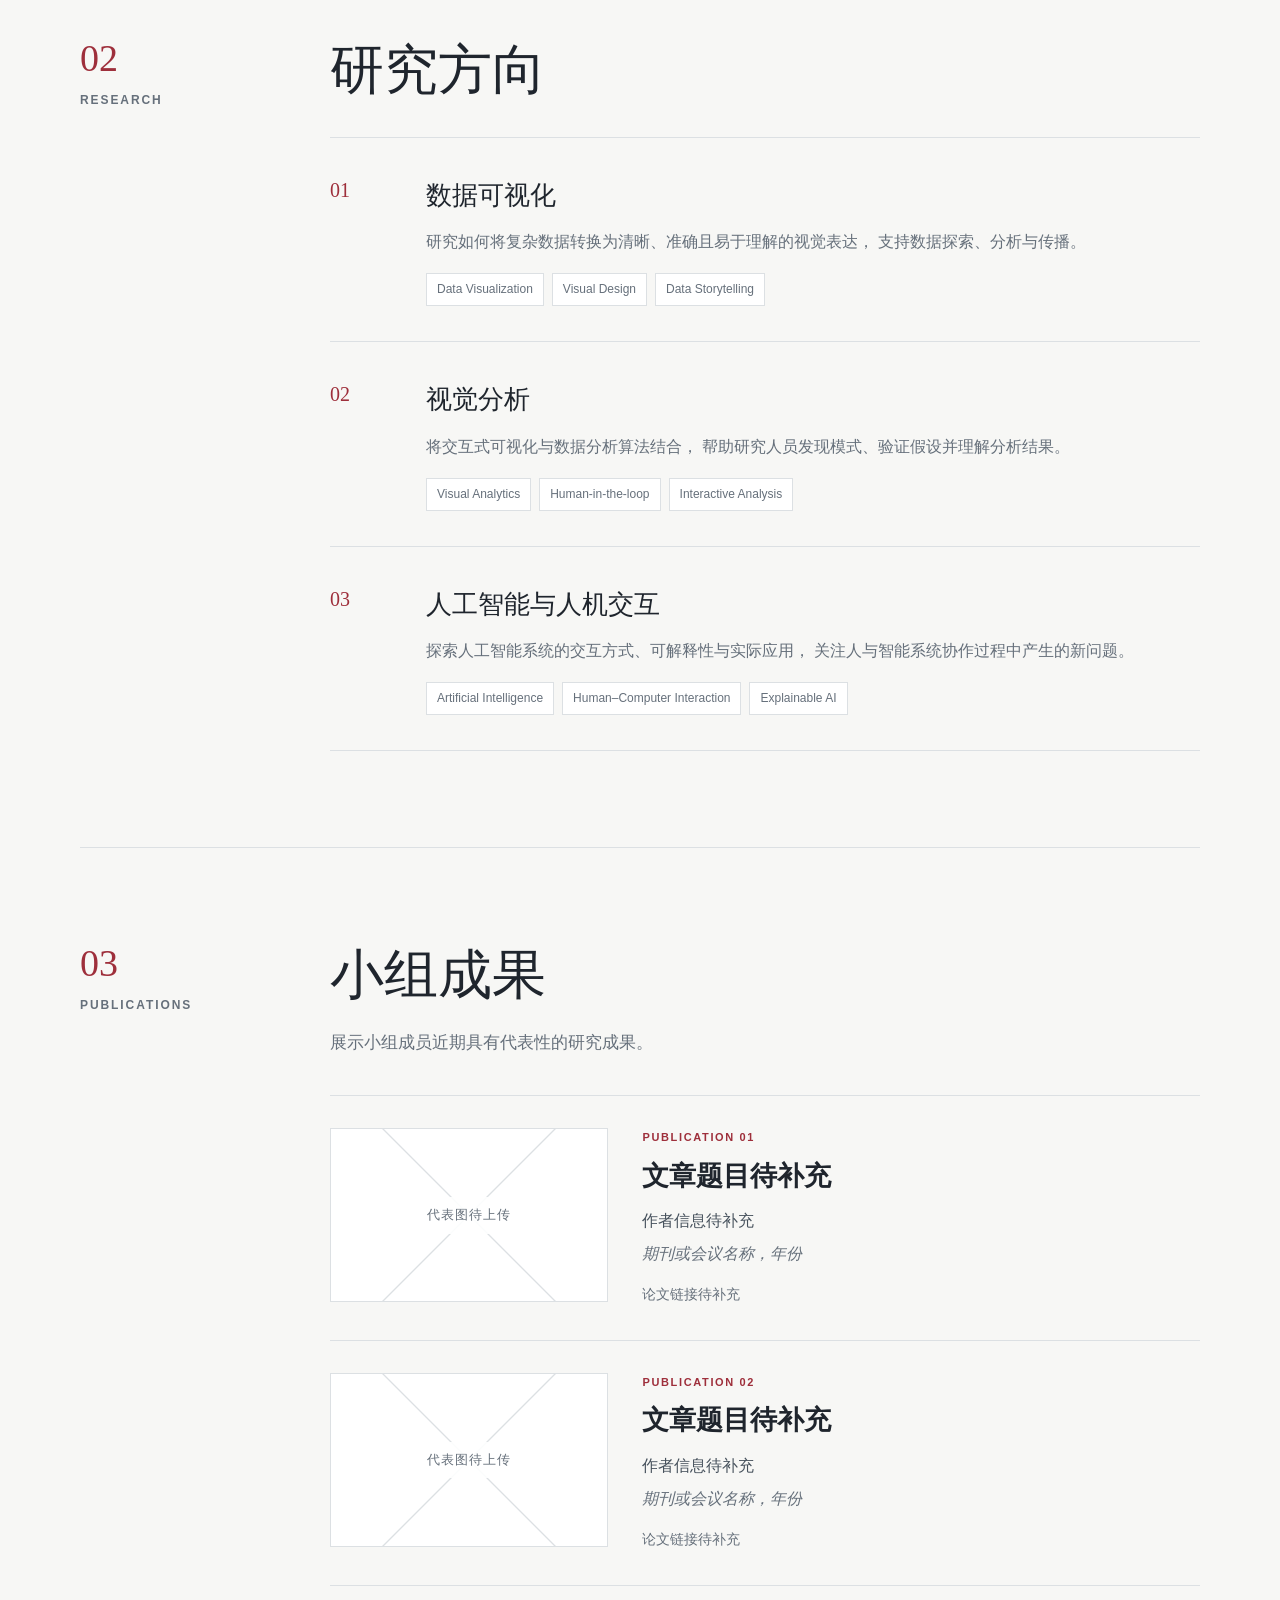
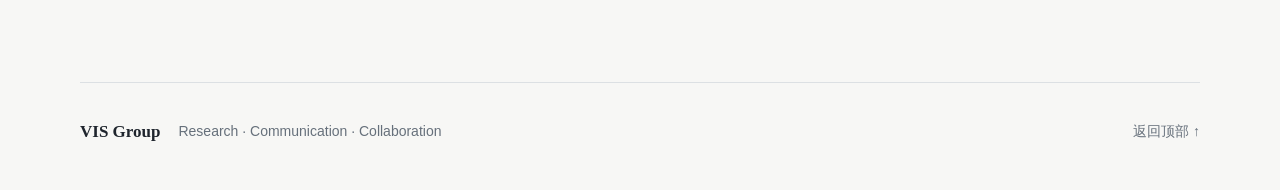
==== commit 010a07f5: "Remove platform and laboratory sections" ====
--- a/index.html
+++ b/index.html
@@ -40,8 +40,6 @@
         <a href="#about">小组简介</a>
         <a href="#research">研究方向</a>
         <a href="#publications">小组成果</a>
-        <a href="#platform">研究平台</a>
-        <a href="#contact">实验室信息</a>
       </nav>
 
       <a
@@ -279,123 +277,6 @@
       </div>
     </section>
 
-    <section id="platform" class="section content-section">
-      <div class="section-label">
-        <span>04</span>
-        <p>PLATFORM</p>
-      </div>
-
-      <div class="section-content">
-        <h2>小组研究平台</h2>
-
-        <p class="section-intro">
-          我们搭建了内部研究记录平台，用于管理成员账号、
-          整理研究进展和共享文献资料。
-        </p>
-
-        <div class="feature-grid">
-          <article class="feature">
-            <span class="feature-index">A</span>
-
-            <h3>研究日志</h3>
-
-            <p>
-              成员可以提交日报和周报，记录当前进展、问题与后续计划。
-            </p>
-          </article>
-
-          <article class="feature">
-            <span class="feature-index">B</span>
-
-            <h3>文献资料</h3>
-
-            <p>
-              集中保存论文、阅读笔记和相关链接，
-              方便小组成员查阅讨论。
-            </p>
-          </article>
-
-          <article class="feature">
-            <span class="feature-index">C</span>
-
-            <h3>成员协作</h3>
-
-            <p>
-              通过成员资料、账号审核和内容管理支持小组内部协作。
-            </p>
-          </article>
-
-          <article class="feature">
-            <span class="feature-index">D</span>
-
-            <h3>长期归档</h3>
-
-            <p>
-              研究内容保存在小组服务器中，
-              形成可持续维护的研究档案。
-            </p>
-          </article>
-        </div>
-
-        <div class="platform-link">
-          <div>
-            <p class="eyebrow">VIS GROUP PLATFORM</p>
-
-            <h3>访问完整研究平台</h3>
-
-            <p>
-              登录后可查看研究日志、提交报告、
-              上传文献并维护个人资料。
-            </p>
-          </div>
-
-          <a
-            class="primary-button light"
-            href="http://122.193.22.121:30092/"
-            target="_blank"
-            rel="noopener noreferrer"
-          >
-            打开平台
-            <span aria-hidden="true">↗</span>
-          </a>
-        </div>
-      </div>
-    </section>
-
-    <section
-      id="contact"
-      class="section content-section contact-section"
-    >
-      <div class="section-label">
-        <span>05</span>
-        <p>LABORATORY</p>
-      </div>
-
-      <div class="section-content">
-        <h2>实验室信息</h2>
-
-        <p class="section-intro">
-          VIS Group 隶属于苏州科技大学建筑智慧节能实验室。
-        </p>
-
-        <div class="contact-lines">
-          <p>
-            <span>学校</span>
-            苏州科技大学
-          </p>
-
-          <p>
-            <span>实验室</span>
-            建筑智慧节能实验室
-          </p>
-
-          <p>
-            <span>地址</span>
-            苏州科技大学电子与信息工程学院 A201
-          </p>
-        </div>
-      </div>
-    </section>
   </main>
 
   <footer class="site-footer">
--- a/landing.css
+++ b/landing.css
@@ -210,14 +210,12 @@
   margin: 3px 0;
 }
 
-.contact-summary a,
-.contact-lines a {
+.contact-summary a {
   color: var(--accent);
   border-bottom: 1px solid transparent;
 }
 
-.contact-summary a:hover,
-.contact-lines a:hover {
+.contact-summary a:hover {
   border-bottom-color: currentColor;
 }
 
@@ -509,102 +507,6 @@
   font-size: 17px;
 }
 
-.feature-grid {
-  display: grid;
-  grid-template-columns: repeat(2, 1fr);
-  border-top: 1px solid var(--line);
-  border-left: 1px solid var(--line);
-}
-
-.feature {
-  min-height: 230px;
-  padding: 30px;
-  border-right: 1px solid var(--line);
-  border-bottom: 1px solid var(--line);
-  background: rgba(255, 255, 255, 0.48);
-}
-
-.feature-index {
-  color: var(--accent);
-  font-family: Georgia, serif;
-  font-size: 15px;
-}
-
-.feature h3 {
-  margin: 35px 0 10px;
-  font-family: Georgia, "Songti SC", serif;
-  font-size: 24px;
-  font-weight: 500;
-}
-
-.feature p {
-  margin: 0;
-  color: var(--muted);
-}
-
-.platform-link {
-  margin-top: 54px;
-  padding: 38px 42px;
-  display: flex;
-  align-items: center;
-  justify-content: space-between;
-  gap: 32px;
-  background: var(--accent);
-  color: #fff;
-}
-
-.platform-link .eyebrow {
-  color: rgba(255, 255, 255, 0.7);
-}
-
-.platform-link h3 {
-  margin: 0 0 8px;
-  font-family: Georgia, "Songti SC", serif;
-  font-size: 29px;
-  font-weight: 500;
-}
-
-.platform-link p {
-  margin: 0;
-  color: rgba(255, 255, 255, 0.76);
-}
-
-.primary-button.light {
-  flex: 0 0 auto;
-  border-color: #fff;
-  background: #fff;
-  color: var(--accent);
-}
-
-.primary-button.light:hover {
-  border-color: var(--paper);
-  background: var(--paper);
-  color: var(--accent-dark);
-}
-
-.contact-section {
-  padding-bottom: 120px;
-}
-
-.contact-lines {
-  max-width: 780px;
-  border-top: 1px solid var(--line);
-}
-
-.contact-lines p {
-  min-height: 62px;
-  margin: 0;
-  padding: 16px 0;
-  display: grid;
-  grid-template-columns: 110px minmax(0, 1fr);
-  border-bottom: 1px solid var(--line);
-}
-
-.contact-lines span {
-  color: var(--muted);
-  font-size: 14px;
-}
-
 .site-footer {
   width: min(calc(100% - 48px), var(--max-width));
   margin: 0 auto;
@@ -716,8 +618,7 @@
     margin: 0;
   }
 
-  .facts,
-  .feature-grid {
+  .facts {
     grid-template-columns: 1fr;
   }
 
@@ -746,21 +647,6 @@
     width: 100%;
   }
 
-  .feature {
-    min-height: auto;
-  }
-
-  .platform-link {
-    padding: 30px 24px;
-    align-items: flex-start;
-    flex-direction: column;
-  }
-
-  .contact-lines p {
-    grid-template-columns: 1fr;
-    gap: 3px;
-  }
-
   .site-footer,
   .site-footer div {
     align-items: flex-start;
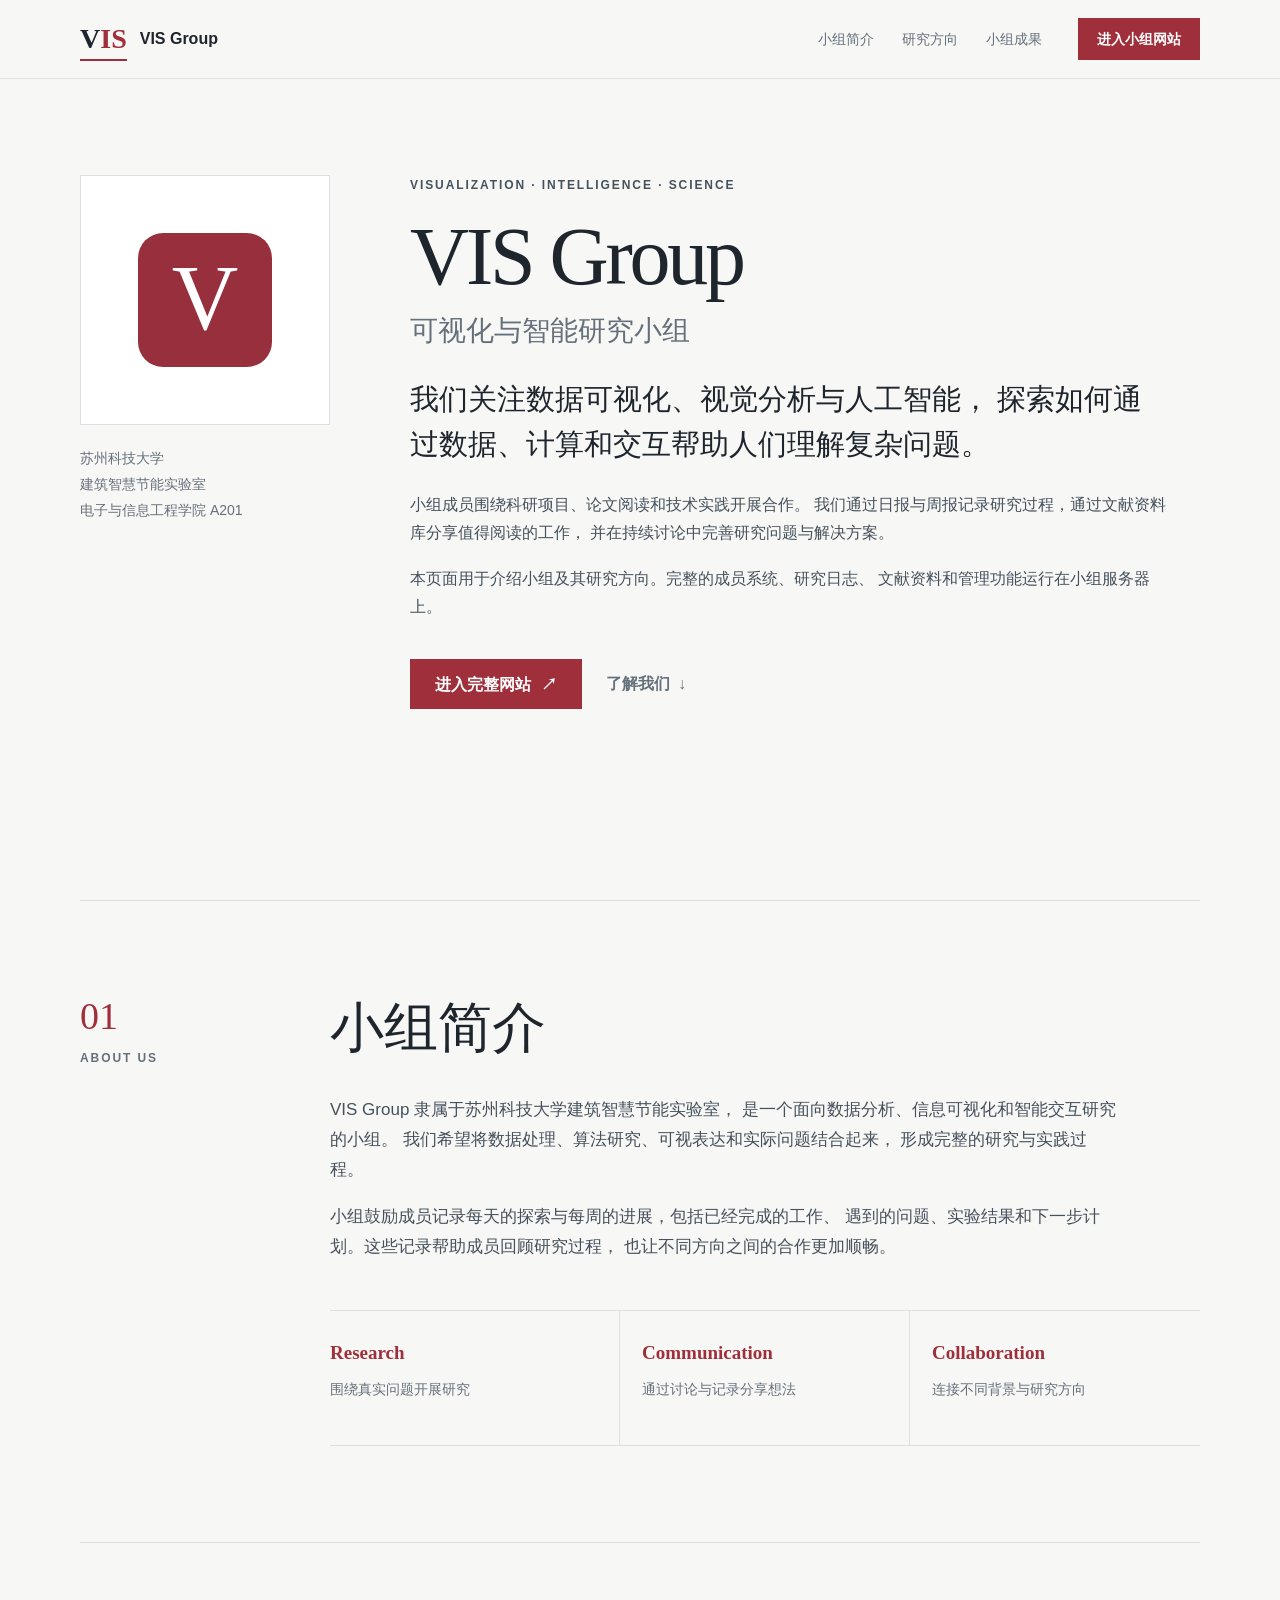
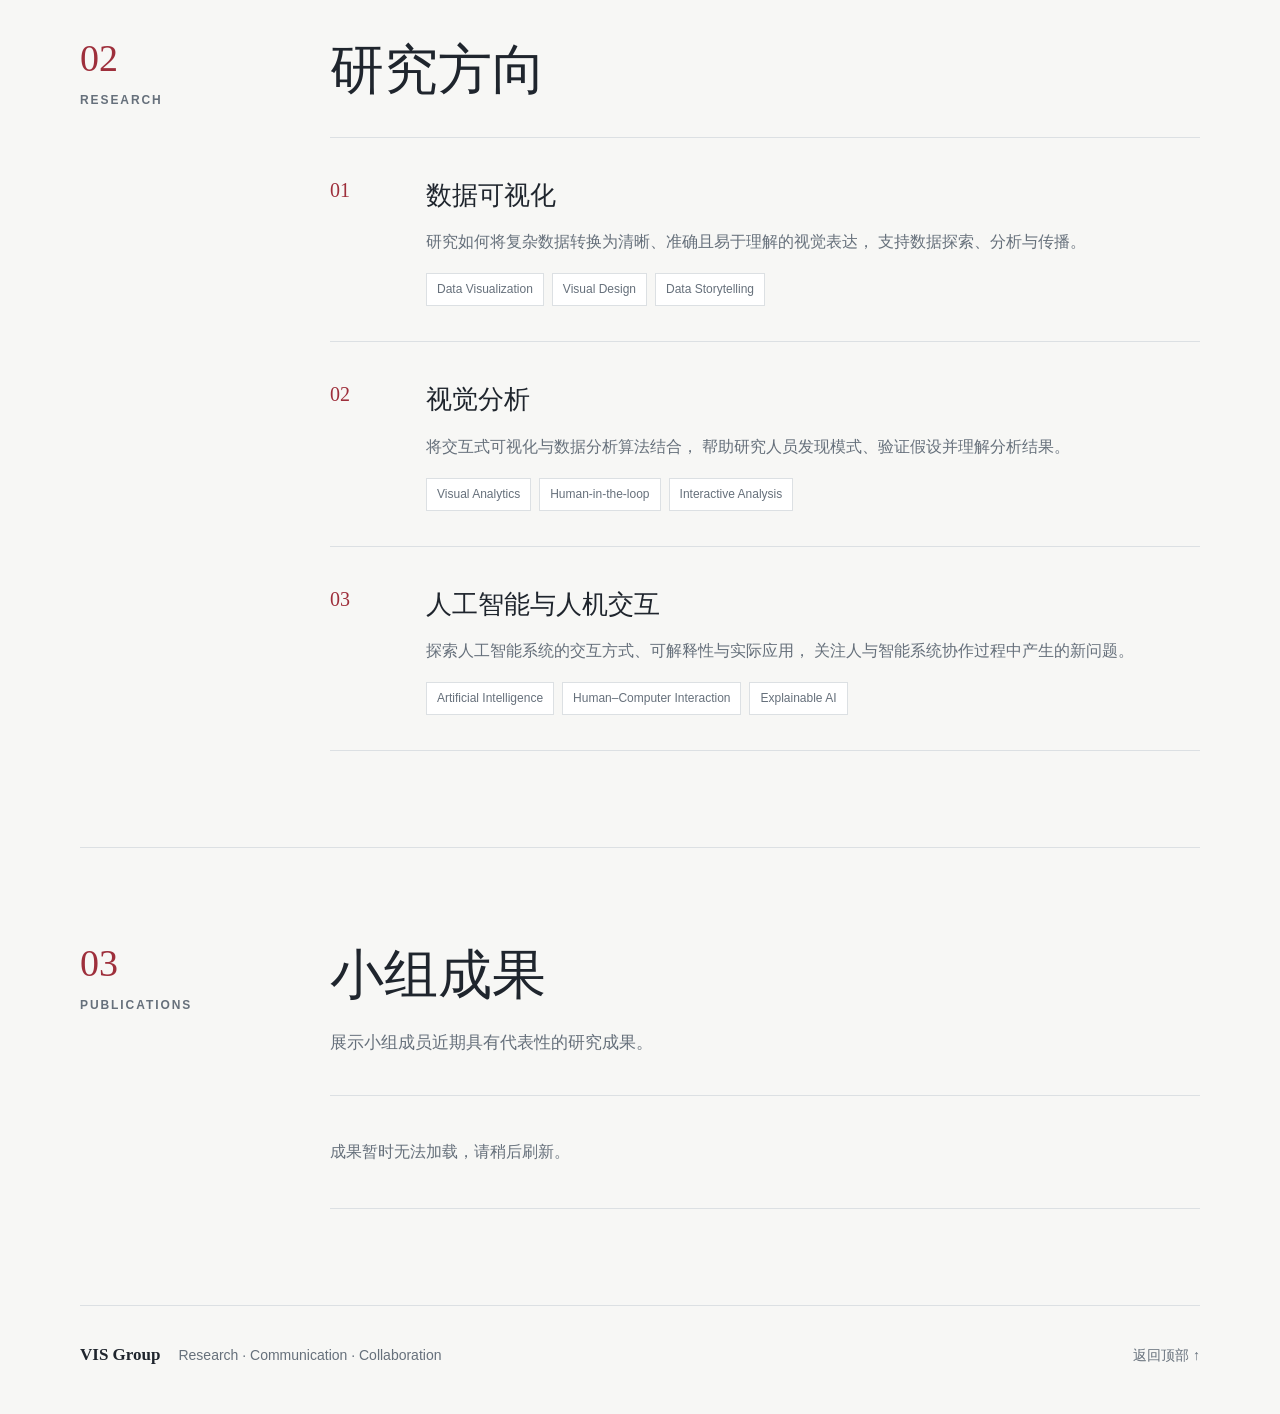
==== commit 9ed1efd9: "Add admin-managed publication publishing" ====
--- a/index.html
+++ b/index.html
@@ -19,8 +19,10 @@
 
   <link
     rel="stylesheet"
-    href="./landing.css?v=4"
+    href="./landing.css?v=5"
   >
+
+  <script src="./landing.js?v=1" defer></script>
 </head>
 
 <body>
@@ -241,38 +243,8 @@
           展示小组成员近期具有代表性的研究成果。
         </p>
 
-        <div class="publication-list">
-          <article class="publication-item">
-            <div class="publication-figure" aria-label="第一篇文章代表图待上传">
-              <span>代表图待上传</span>
-            </div>
-
-            <div class="publication-info">
-              <p class="publication-type">PUBLICATION 01</p>
-              <h3>文章题目待补充</h3>
-              <p class="publication-authors">作者信息待补充</p>
-              <p class="publication-venue">期刊或会议名称，年份</p>
-              <span class="publication-link is-disabled" aria-disabled="true">
-                论文链接待补充
-              </span>
-            </div>
-          </article>
-
-          <article class="publication-item">
-            <div class="publication-figure" aria-label="第二篇文章代表图待上传">
-              <span>代表图待上传</span>
-            </div>
-
-            <div class="publication-info">
-              <p class="publication-type">PUBLICATION 02</p>
-              <h3>文章题目待补充</h3>
-              <p class="publication-authors">作者信息待补充</p>
-              <p class="publication-venue">期刊或会议名称，年份</p>
-              <span class="publication-link is-disabled" aria-disabled="true">
-                论文链接待补充
-              </span>
-            </div>
-          </article>
+        <div class="publication-list" id="publication-list" aria-live="polite">
+          <p class="publication-empty">正在读取小组成果…</p>
         </div>
       </div>
     </section>
--- a/landing.css
+++ b/landing.css
@@ -443,7 +443,8 @@
   width: 100%;
   height: 100%;
   display: block;
-  object-fit: cover;
+  object-fit: contain;
+  background: #fff;
 }
 
 .publication-figure span {
@@ -481,6 +482,13 @@
   font-style: italic;
 }
 
+.publication-summary {
+  max-width: 720px;
+  margin: 14px 0 0;
+  color: var(--muted);
+  line-height: 1.8;
+}
+
 .publication-link {
   display: inline-block;
   margin-top: 9px;
@@ -498,6 +506,13 @@
   color: var(--muted);
   font-weight: 500;
   border-bottom-color: transparent;
+}
+
+.publication-empty {
+  margin: 0;
+  padding: 42px 0;
+  border-bottom: 1px solid var(--line);
+  color: var(--muted);
 }
 
 .section-intro {
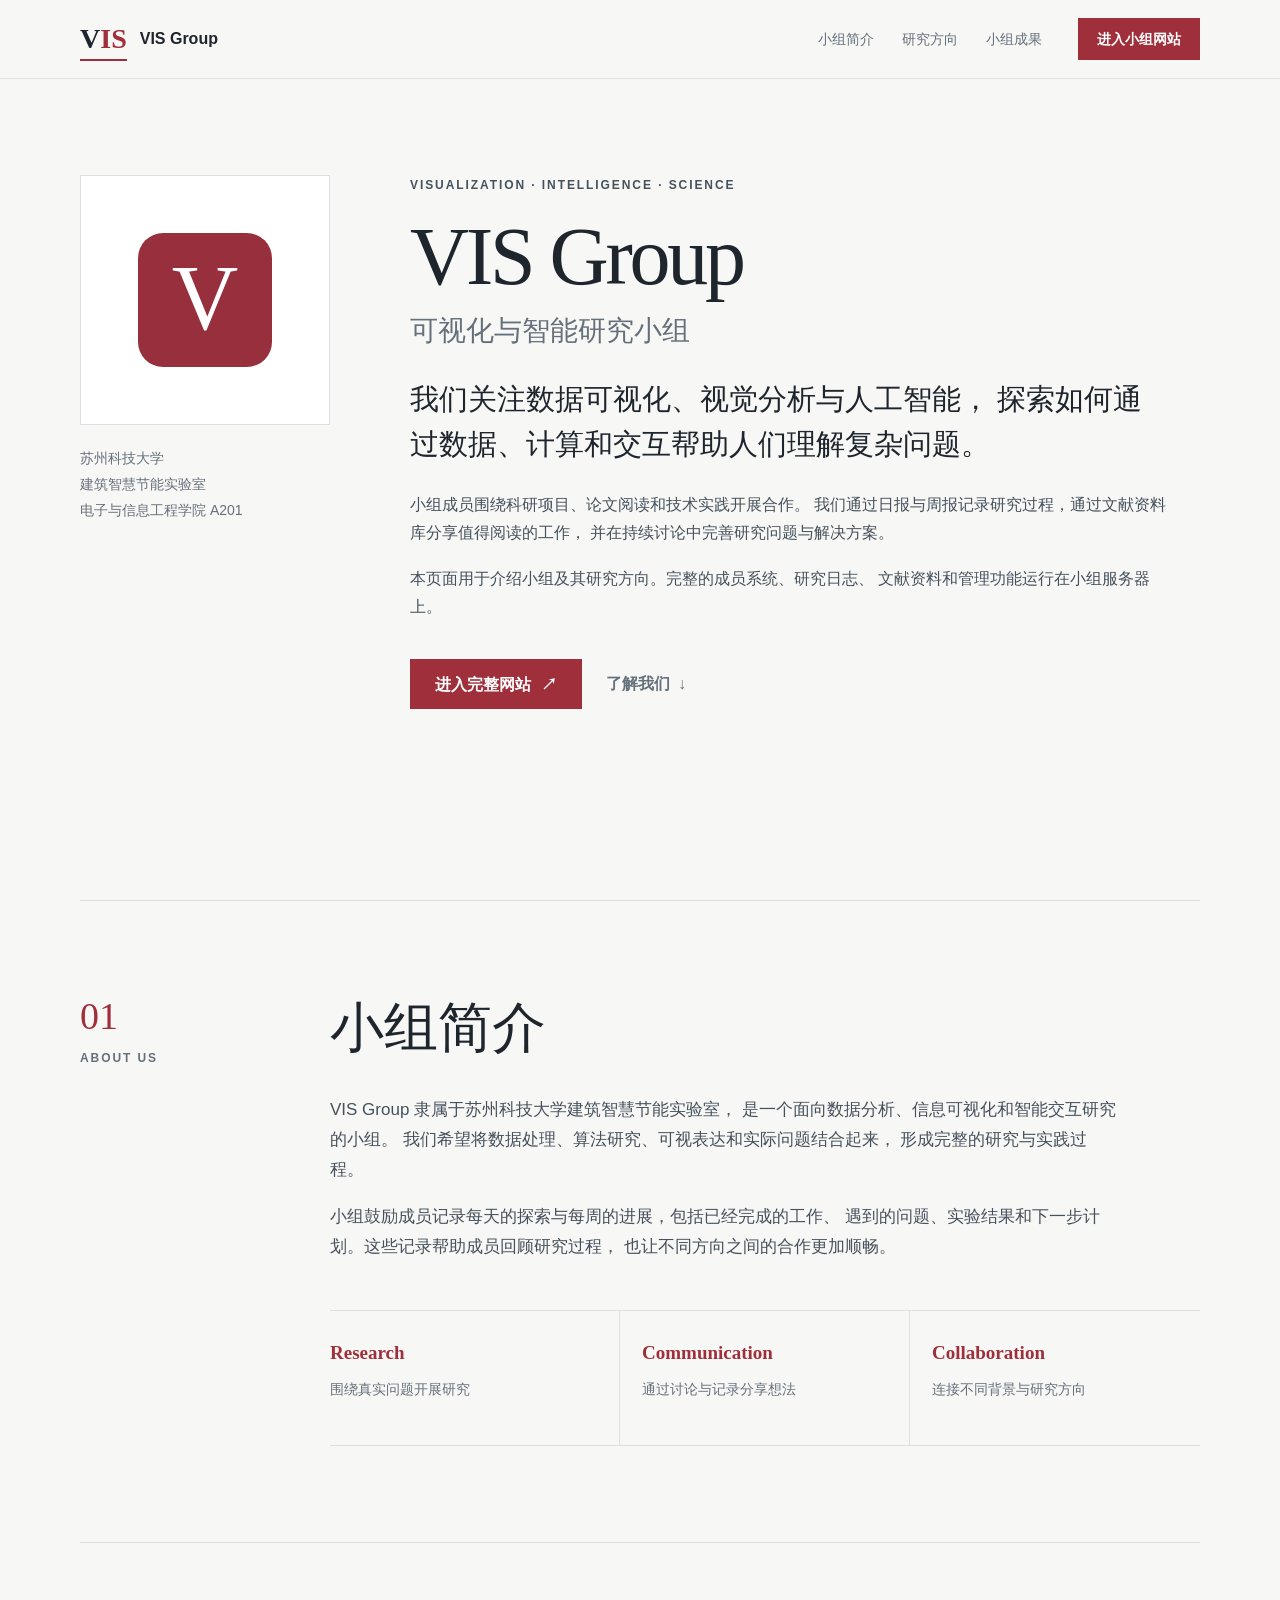
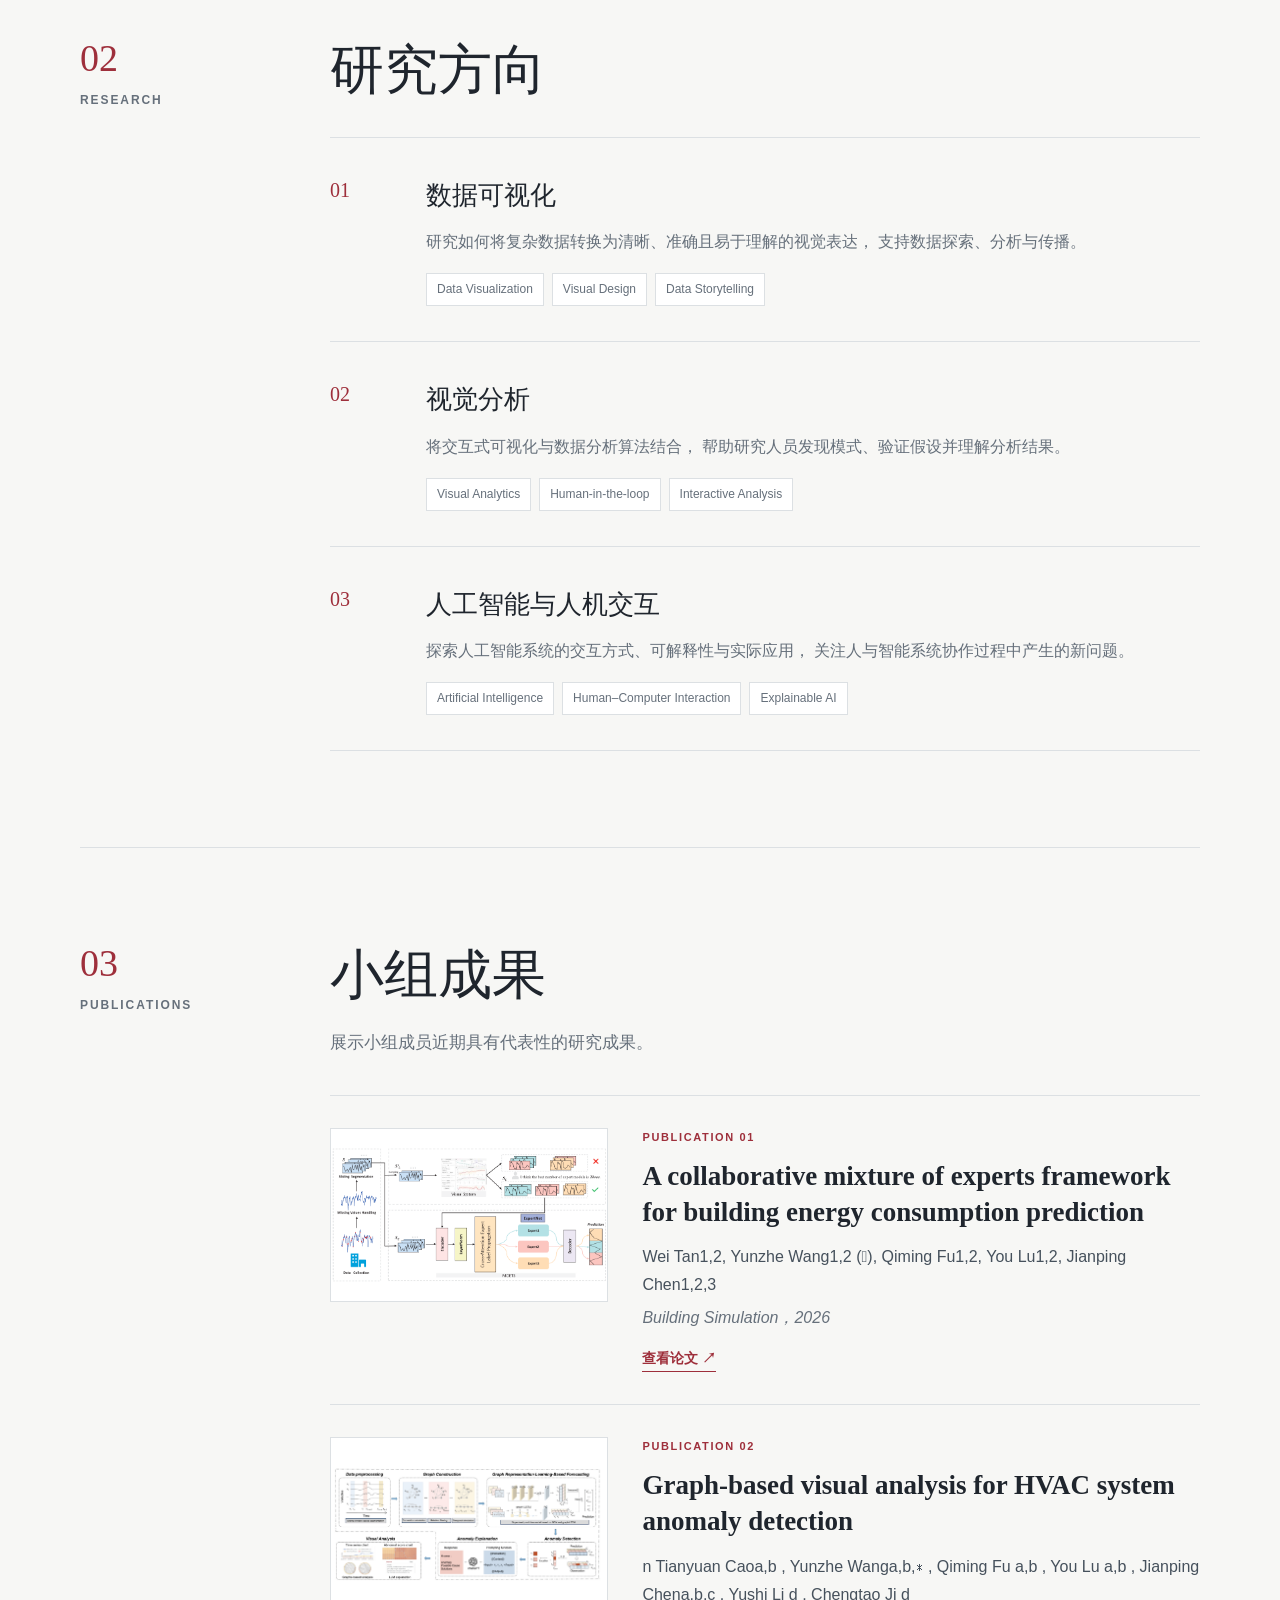
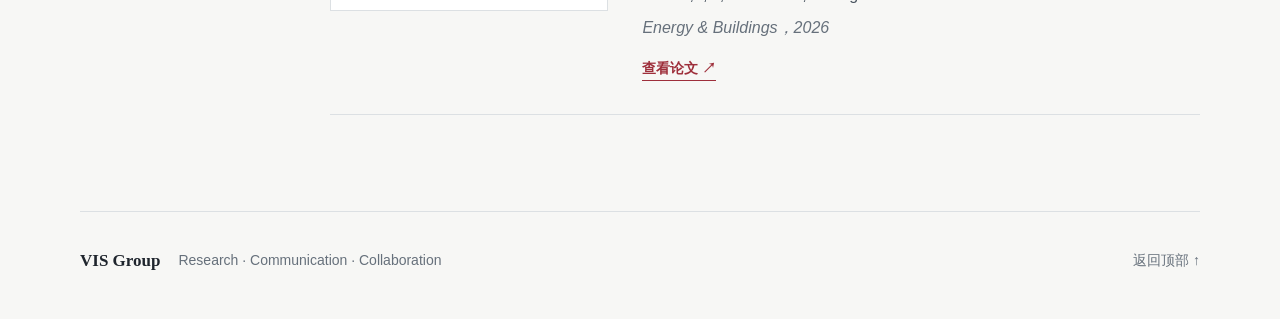
==== commit 8729dc7a: "Refresh public publication loader" ====
--- a/index.html
+++ b/index.html
@@ -22,7 +22,7 @@
     href="./landing.css?v=5"
   >
 
-  <script src="./landing.js?v=1" defer></script>
+  <script src="./landing.js?v=2" defer></script>
 </head>
 
 <body>
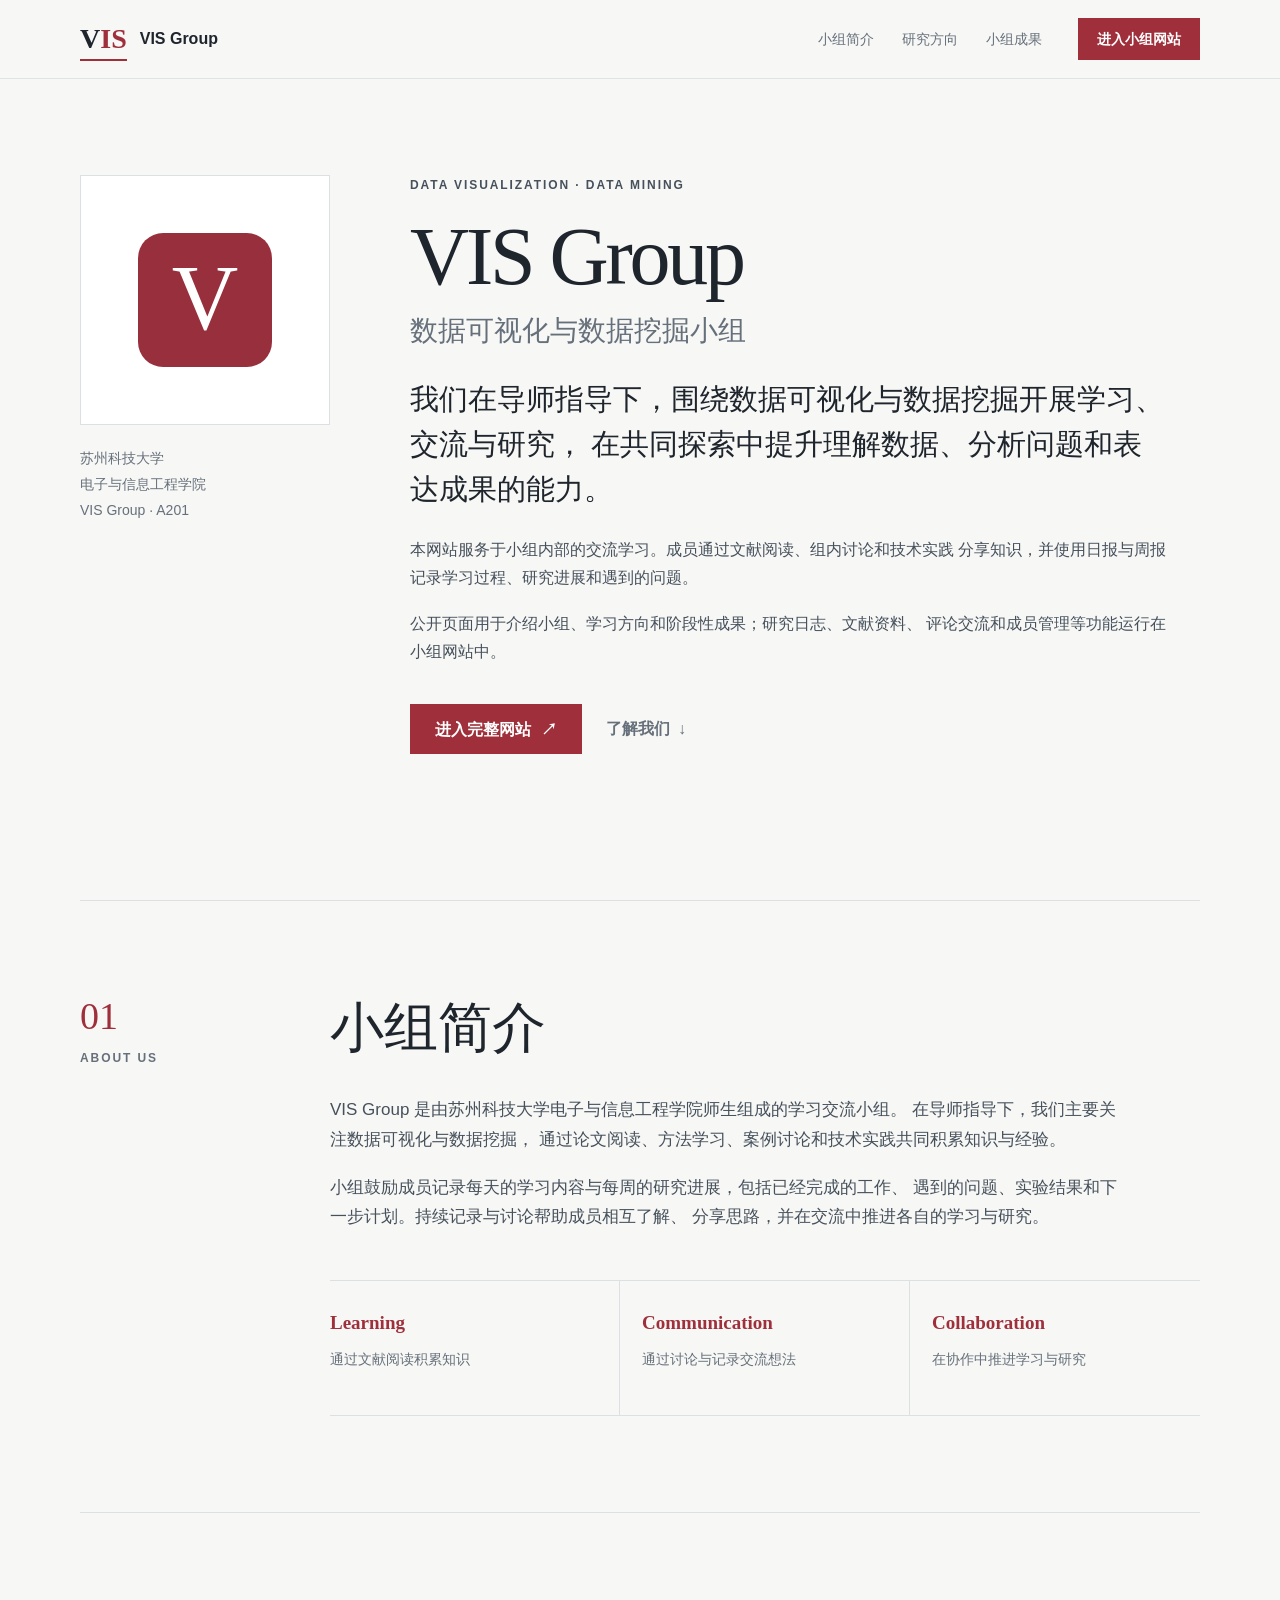
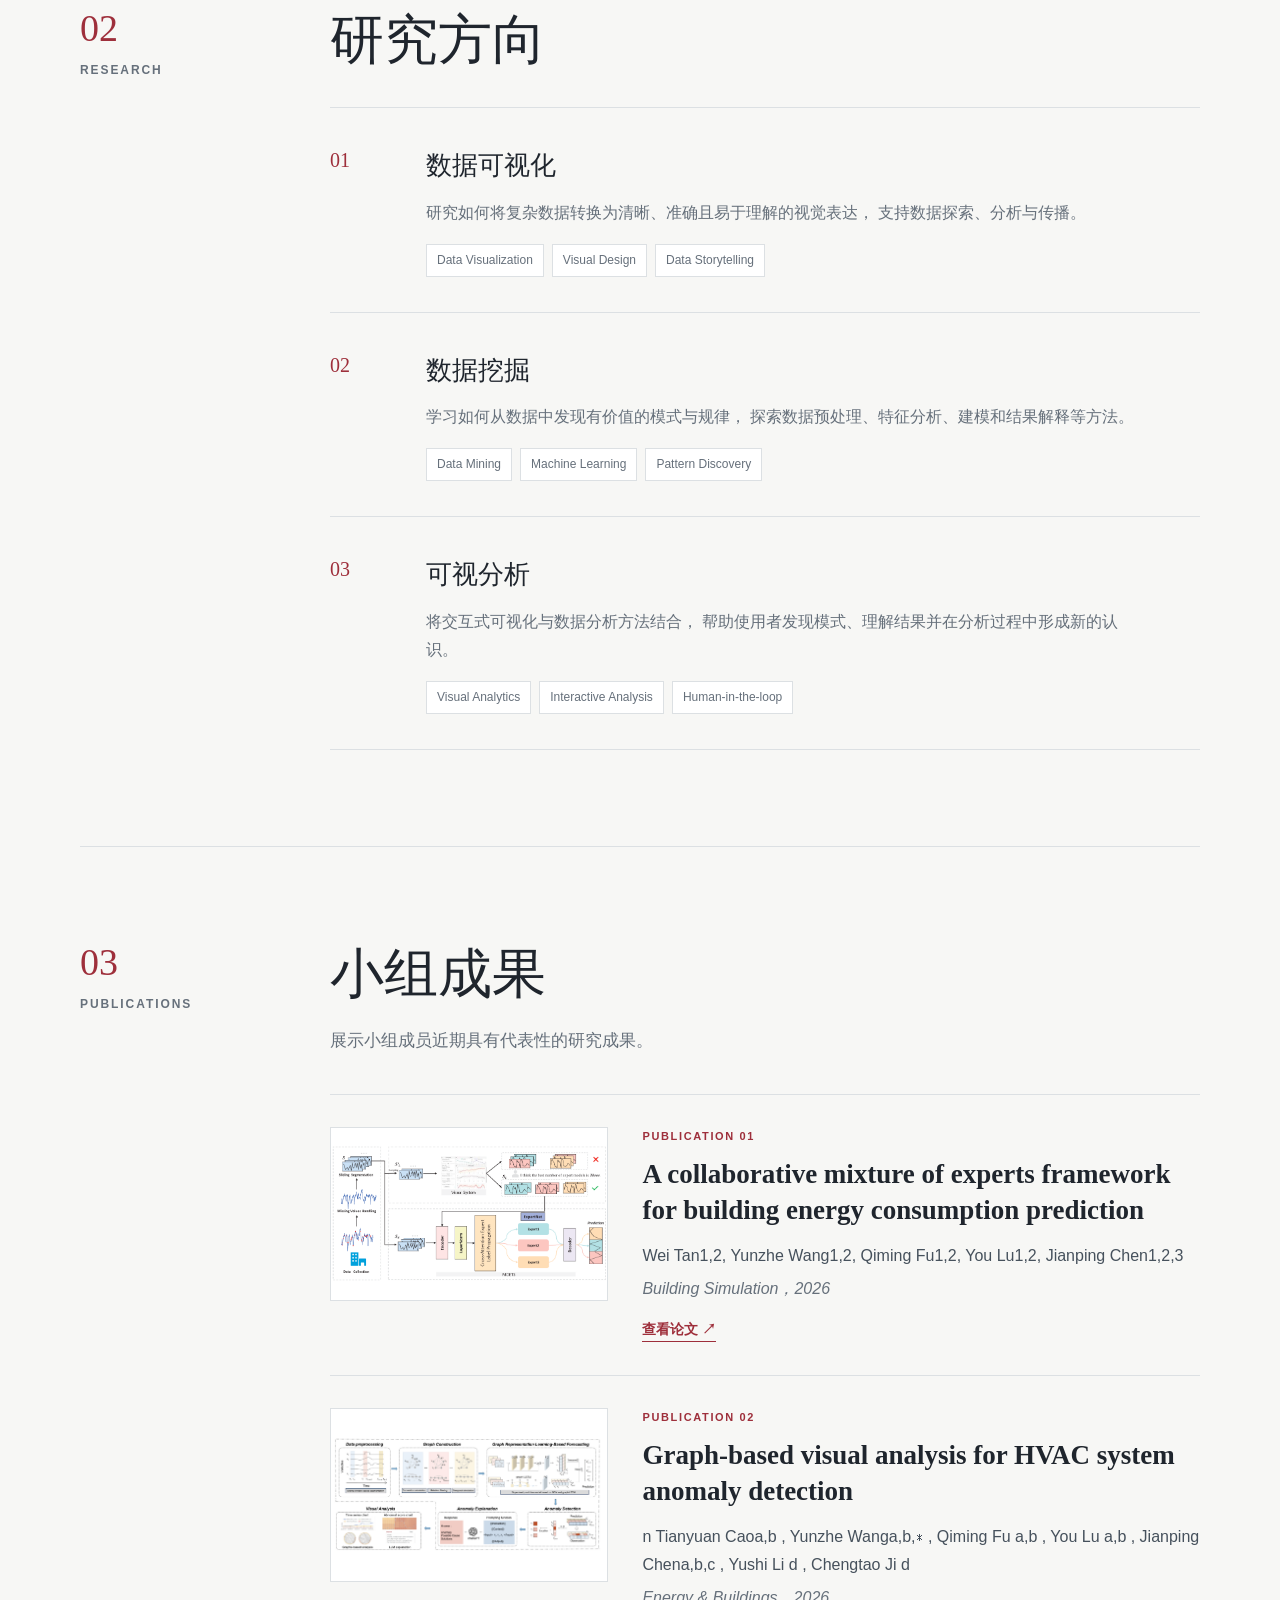
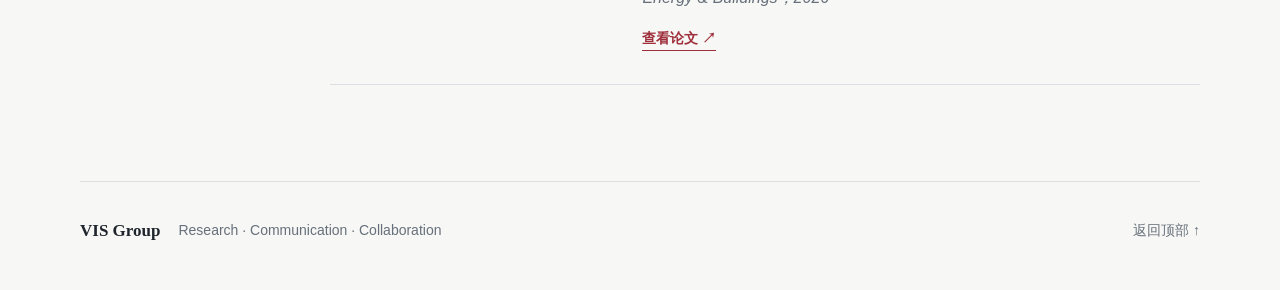
==== commit 20f07493: "Refine VIS Group identity and focus" ====
--- a/index.html
+++ b/index.html
@@ -6,7 +6,7 @@
 
   <meta
     name="description"
-    content="苏州科技大学建筑智慧节能实验室 VIS Group 小组主页。"
+    content="苏州科技大学 VIS Group 小组主页，围绕数据可视化与数据挖掘开展学习、交流与研究。"
   >
 
   <title>VIS Group · 小组主页</title>
@@ -67,35 +67,34 @@
 
         <div class="contact-summary">
           <p>苏州科技大学</p>
-          <p>建筑智慧节能实验室</p>
-          <p>电子与信息工程学院 A201</p>
+          <p>电子与信息工程学院</p>
+          <p>VIS Group · A201</p>
         </div>
       </div>
 
       <div class="hero-content">
         <p class="eyebrow">
-          VISUALIZATION · INTELLIGENCE · SCIENCE
+          DATA VISUALIZATION · DATA MINING
         </p>
 
         <h1>
           VIS Group
-          <span>可视化与智能研究小组</span>
+          <span>数据可视化与数据挖掘小组</span>
         </h1>
 
         <p class="hero-lead">
-          我们关注数据可视化、视觉分析与人工智能，
-          探索如何通过数据、计算和交互帮助人们理解复杂问题。
+          我们在导师指导下，围绕数据可视化与数据挖掘开展学习、交流与研究，
+          在共同探索中提升理解数据、分析问题和表达成果的能力。
         </p>
 
         <p>
-          小组成员围绕科研项目、论文阅读和技术实践开展合作。
-          我们通过日报与周报记录研究过程，通过文献资料库分享值得阅读的工作，
-          并在持续讨论中完善研究问题与解决方案。
+          本网站服务于小组内部的交流学习。成员通过文献阅读、组内讨论和技术实践
+          分享知识，并使用日报与周报记录学习过程、研究进展和遇到的问题。
         </p>
 
         <p>
-          本页面用于介绍小组及其研究方向。完整的成员系统、研究日志、
-          文献资料和管理功能运行在小组服务器上。
+          公开页面用于介绍小组、学习方向和阶段性成果；研究日志、文献资料、
+          评论交流和成员管理等功能运行在小组网站中。
         </p>
 
         <div class="hero-actions">
@@ -128,33 +127,32 @@
 
         <div class="prose">
           <p>
-            VIS Group 隶属于苏州科技大学建筑智慧节能实验室，
-            是一个面向数据分析、信息可视化和智能交互研究的小组。
-            我们希望将数据处理、算法研究、可视表达和实际问题结合起来，
-            形成完整的研究与实践过程。
+            VIS Group 是由苏州科技大学电子与信息工程学院师生组成的学习交流小组。
+            在导师指导下，我们主要关注数据可视化与数据挖掘，
+            通过论文阅读、方法学习、案例讨论和技术实践共同积累知识与经验。
           </p>
 
           <p>
-            小组鼓励成员记录每天的探索与每周的进展，包括已经完成的工作、
-            遇到的问题、实验结果和下一步计划。这些记录帮助成员回顾研究过程，
-            也让不同方向之间的合作更加顺畅。
+            小组鼓励成员记录每天的学习内容与每周的研究进展，包括已经完成的工作、
+            遇到的问题、实验结果和下一步计划。持续记录与讨论帮助成员相互了解、
+            分享思路，并在交流中推进各自的学习与研究。
           </p>
         </div>
 
         <div class="facts">
           <div class="fact">
-            <strong>Research</strong>
-            <span>围绕真实问题开展研究</span>
+            <strong>Learning</strong>
+            <span>通过文献阅读积累知识</span>
           </div>
 
           <div class="fact">
             <strong>Communication</strong>
-            <span>通过讨论与记录分享想法</span>
+            <span>通过讨论与记录交流想法</span>
           </div>
 
           <div class="fact">
             <strong>Collaboration</strong>
-            <span>连接不同背景与研究方向</span>
+            <span>在协作中推进学习与研究</span>
           </div>
         </div>
       </div>
@@ -193,17 +191,17 @@
             <div class="research-number">02</div>
 
             <div>
-              <h3>视觉分析</h3>
+              <h3>数据挖掘</h3>
 
               <p>
-                将交互式可视化与数据分析算法结合，
-                帮助研究人员发现模式、验证假设并理解分析结果。
+                学习如何从数据中发现有价值的模式与规律，
+                探索数据预处理、特征分析、建模和结果解释等方法。
               </p>
 
               <div class="tags">
-                <span>Visual Analytics</span>
-                <span>Human-in-the-loop</span>
-                <span>Interactive Analysis</span>
+                <span>Data Mining</span>
+                <span>Machine Learning</span>
+                <span>Pattern Discovery</span>
               </div>
             </div>
           </article>
@@ -212,17 +210,17 @@
             <div class="research-number">03</div>
 
             <div>
-              <h3>人工智能与人机交互</h3>
+              <h3>可视分析</h3>
 
               <p>
-                探索人工智能系统的交互方式、可解释性与实际应用，
-                关注人与智能系统协作过程中产生的新问题。
+                将交互式可视化与数据分析方法结合，
+                帮助使用者发现模式、理解结果并在分析过程中形成新的认识。
               </p>
 
               <div class="tags">
-                <span>Artificial Intelligence</span>
-                <span>Human–Computer Interaction</span>
-                <span>Explainable AI</span>
+                <span>Visual Analytics</span>
+                <span>Interactive Analysis</span>
+                <span>Human-in-the-loop</span>
               </div>
             </div>
           </article>
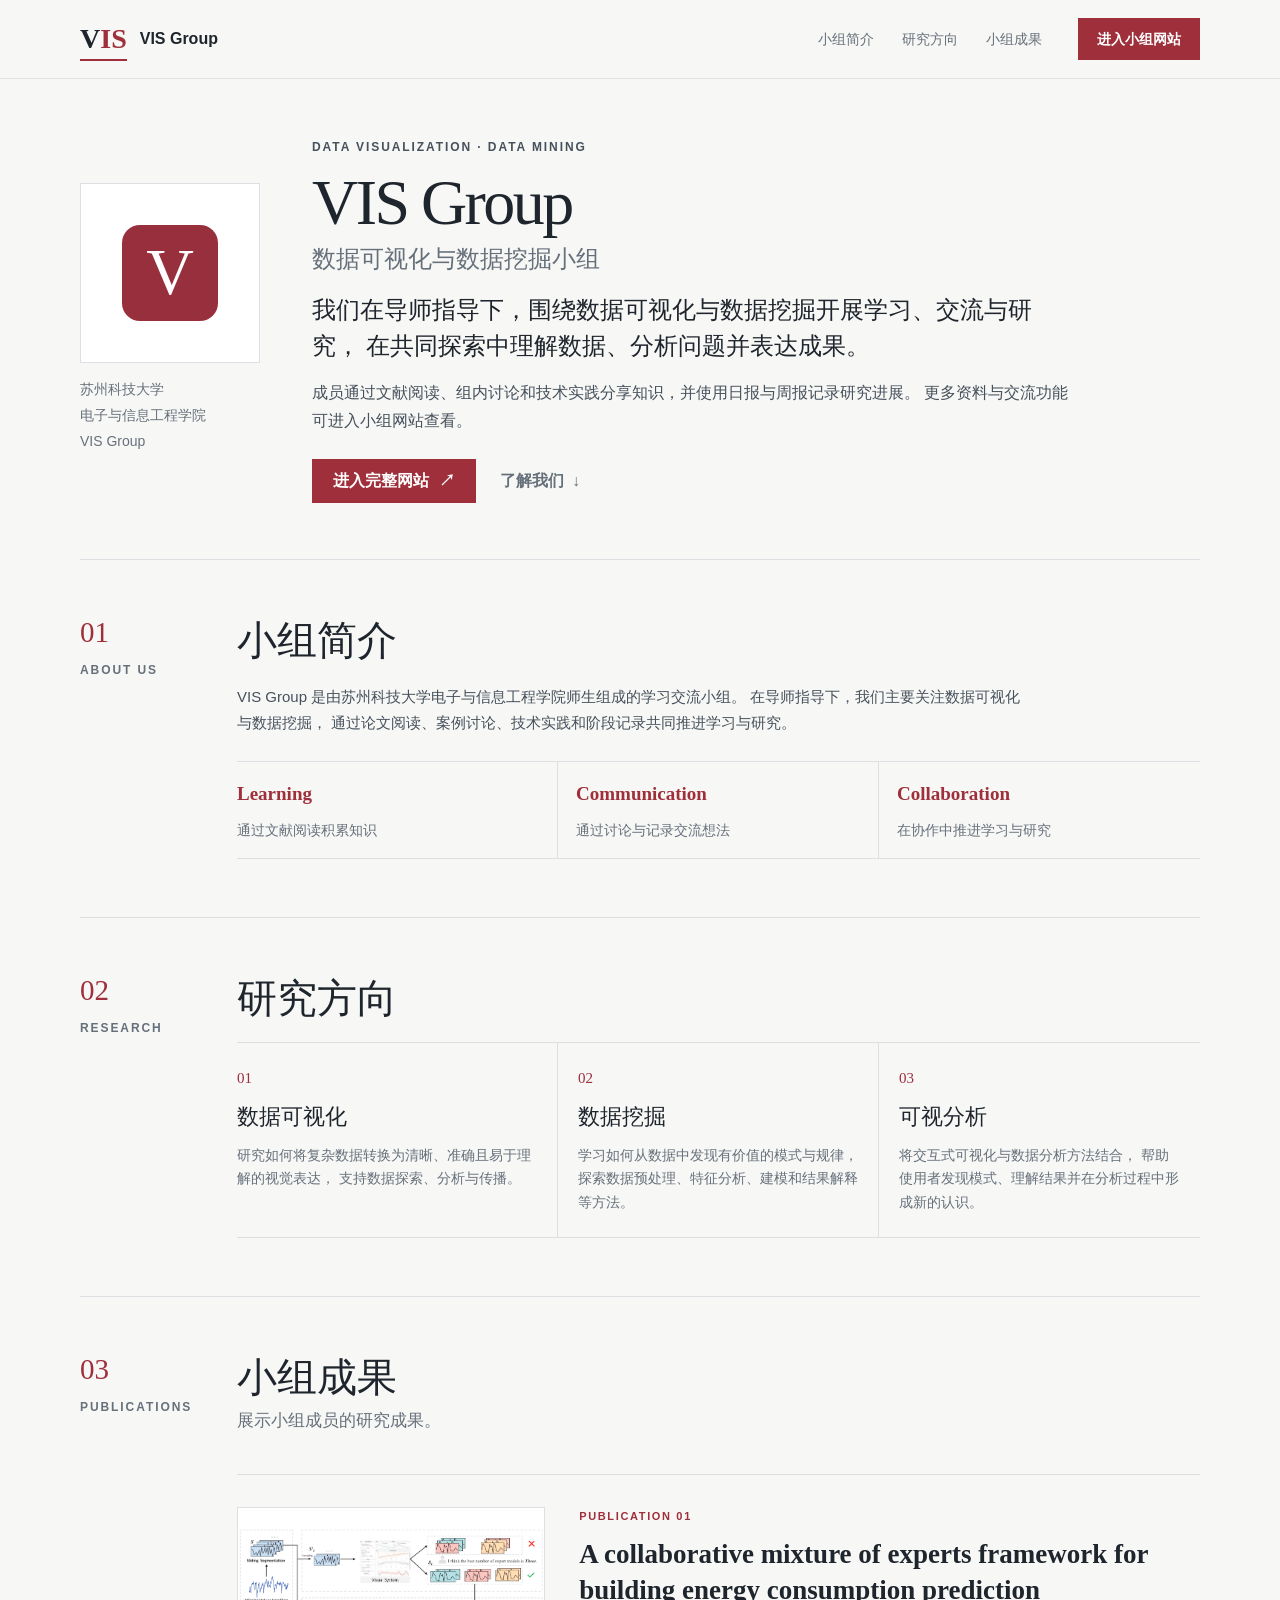
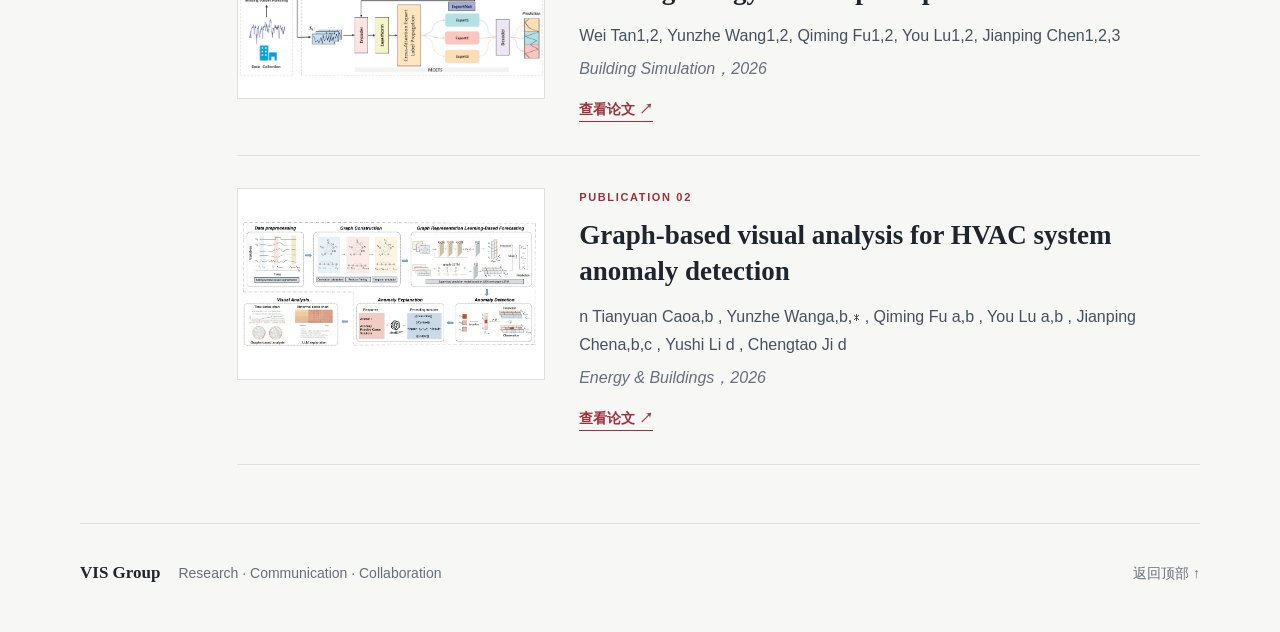
==== commit fc121863: "Compact GitHub Pages introduction" ====
--- a/index.html
+++ b/index.html
@@ -19,7 +19,7 @@
 
   <link
     rel="stylesheet"
-    href="./landing.css?v=5"
+    href="./landing.css?v=6"
   >
 
   <script src="./landing.js?v=2" defer></script>
@@ -68,7 +68,7 @@
         <div class="contact-summary">
           <p>苏州科技大学</p>
           <p>电子与信息工程学院</p>
-          <p>VIS Group · A201</p>
+          <p>VIS Group</p>
         </div>
       </div>
 
@@ -84,17 +84,12 @@
 
         <p class="hero-lead">
           我们在导师指导下，围绕数据可视化与数据挖掘开展学习、交流与研究，
-          在共同探索中提升理解数据、分析问题和表达成果的能力。
+          在共同探索中理解数据、分析问题并表达成果。
         </p>
 
         <p>
-          本网站服务于小组内部的交流学习。成员通过文献阅读、组内讨论和技术实践
-          分享知识，并使用日报与周报记录学习过程、研究进展和遇到的问题。
-        </p>
-
-        <p>
-          公开页面用于介绍小组、学习方向和阶段性成果；研究日志、文献资料、
-          评论交流和成员管理等功能运行在小组网站中。
+          成员通过文献阅读、组内讨论和技术实践分享知识，并使用日报与周报记录研究进展。
+          更多资料与交流功能可进入小组网站查看。
         </p>
 
         <div class="hero-actions">
@@ -129,13 +124,7 @@
           <p>
             VIS Group 是由苏州科技大学电子与信息工程学院师生组成的学习交流小组。
             在导师指导下，我们主要关注数据可视化与数据挖掘，
-            通过论文阅读、方法学习、案例讨论和技术实践共同积累知识与经验。
-          </p>
-
-          <p>
-            小组鼓励成员记录每天的学习内容与每周的研究进展，包括已经完成的工作、
-            遇到的问题、实验结果和下一步计划。持续记录与讨论帮助成员相互了解、
-            分享思路，并在交流中推进各自的学习与研究。
+            通过论文阅读、案例讨论、技术实践和阶段记录共同推进学习与研究。
           </p>
         </div>
 
@@ -179,11 +168,6 @@
                 支持数据探索、分析与传播。
               </p>
 
-              <div class="tags">
-                <span>Data Visualization</span>
-                <span>Visual Design</span>
-                <span>Data Storytelling</span>
-              </div>
             </div>
           </article>
 
@@ -198,11 +182,6 @@
                 探索数据预处理、特征分析、建模和结果解释等方法。
               </p>
 
-              <div class="tags">
-                <span>Data Mining</span>
-                <span>Machine Learning</span>
-                <span>Pattern Discovery</span>
-              </div>
             </div>
           </article>
 
@@ -217,11 +196,6 @@
                 帮助使用者发现模式、理解结果并在分析过程中形成新的认识。
               </p>
 
-              <div class="tags">
-                <span>Visual Analytics</span>
-                <span>Interactive Analysis</span>
-                <span>Human-in-the-loop</span>
-              </div>
             </div>
           </article>
         </div>
@@ -238,7 +212,7 @@
         <h2>小组成果</h2>
 
         <p class="section-intro">
-          展示小组成员近期具有代表性的研究成果。
+          展示小组成员的研究成果。
         </p>
 
         <div class="publication-list" id="publication-list" aria-live="polite">
--- a/landing.css
+++ b/landing.css
@@ -140,8 +140,8 @@
 }
 
 .primary-button {
-  min-height: 50px;
-  padding: 0 24px;
+  min-height: 44px;
+  padding: 0 20px;
 }
 
 .header-button:hover,
@@ -172,17 +172,16 @@
 }
 
 .hero {
-  min-height: calc(100vh - 79px);
-  padding: 96px 0 88px;
+  min-height: auto;
+  padding: 58px 0 56px;
   display: grid;
-  grid-template-columns: 250px minmax(0, 1fr);
-  gap: 80px;
-  align-items: start;
+  grid-template-columns: 180px minmax(0, 1fr);
+  gap: 52px;
+  align-items: center;
 }
 
 .hero-identity {
-  position: sticky;
-  top: 126px;
+  position: static;
 }
 
 .logo-card {
@@ -200,7 +199,7 @@
 }
 
 .contact-summary {
-  margin-top: 22px;
+  margin-top: 15px;
   color: var(--muted);
   font-size: 14px;
   line-height: 1.65;
@@ -220,7 +219,7 @@
 }
 
 .eyebrow {
-  margin: 0 0 15px;
+  margin: 0 0 10px;
   color: var(--accent);
   font-size: 12px;
   font-weight: 800;
@@ -228,9 +227,9 @@
 }
 
 .hero h1 {
-  margin: 0 0 32px;
+  margin: 0 0 20px;
   font-family: Georgia, "Songti SC", "Times New Roman", serif;
-  font-size: clamp(46px, 7vw, 82px);
+  font-size: clamp(42px, 5.5vw, 64px);
   font-weight: 500;
   line-height: 1.04;
   letter-spacing: -0.04em;
@@ -238,7 +237,7 @@
 
 .hero h1 span {
   display: block;
-  margin-top: 17px;
+  margin-top: 10px;
   color: var(--muted);
   font-family:
     Inter,
@@ -246,27 +245,27 @@
     BlinkMacSystemFont,
     "PingFang SC",
     sans-serif;
-  font-size: clamp(19px, 2.2vw, 28px);
+  font-size: clamp(18px, 2vw, 24px);
   font-weight: 500;
   letter-spacing: 0;
 }
 
 .hero-content > p {
   max-width: 760px;
-  margin: 0 0 18px;
+  margin: 0 0 12px;
   color: #46515c;
 }
 
 .hero-content .hero-lead {
-  margin-bottom: 24px;
+  margin-bottom: 15px;
   color: var(--ink);
   font-family: Georgia, "Songti SC", serif;
-  font-size: clamp(21px, 2.5vw, 29px);
-  line-height: 1.55;
+  font-size: clamp(19px, 2.2vw, 24px);
+  line-height: 1.5;
 }
 
 .hero-actions {
-  margin-top: 38px;
+  margin-top: 24px;
   display: flex;
   align-items: center;
   gap: 24px;
@@ -285,10 +284,10 @@
 }
 
 .content-section {
-  padding: 96px 0;
+  padding: 58px 0;
   display: grid;
-  grid-template-columns: 170px minmax(0, 1fr);
-  gap: 80px;
+  grid-template-columns: 115px minmax(0, 1fr);
+  gap: 42px;
   border-top: 1px solid var(--line);
 }
 
@@ -300,7 +299,7 @@
   display: block;
   color: var(--accent);
   font-family: Georgia, serif;
-  font-size: 38px;
+  font-size: 29px;
   line-height: 1;
 }
 
@@ -312,9 +311,9 @@
 }
 
 .section-content h2 {
-  margin: 0 0 36px;
+  margin: 0 0 20px;
   font-family: Georgia, "Songti SC", serif;
-  font-size: clamp(34px, 5vw, 54px);
+  font-size: clamp(29px, 4vw, 40px);
   font-weight: 500;
   line-height: 1.15;
 }
@@ -322,7 +321,7 @@
 .prose {
   max-width: 790px;
   color: #46515c;
-  font-size: 17px;
+  font-size: 15px;
 }
 
 .prose p {
@@ -330,7 +329,7 @@
 }
 
 .facts {
-  margin-top: 48px;
+  margin-top: 25px;
   display: grid;
   grid-template-columns: repeat(3, 1fr);
   border-top: 1px solid var(--line);
@@ -338,8 +337,8 @@
 }
 
 .fact {
-  min-height: 134px;
-  padding: 25px 22px;
+  min-height: 86px;
+  padding: 15px 18px;
   display: flex;
   flex-direction: column;
   gap: 8px;
@@ -366,27 +365,37 @@
 }
 
 .research-list {
+  display: grid;
+  grid-template-columns: repeat(3, minmax(0, 1fr));
   border-top: 1px solid var(--line);
+  border-bottom: 1px solid var(--line);
 }
 
 .research-item {
-  padding: 35px 0;
-  display: grid;
-  grid-template-columns: 70px minmax(0, 1fr);
-  gap: 26px;
-  border-bottom: 1px solid var(--line);
+  padding: 22px 20px;
+  display: block;
+  border-right: 1px solid var(--line);
+  border-bottom: 0;
+}
+
+.research-item:first-child {
+  padding-left: 0;
+}
+
+.research-item:last-child {
+  border-right: 0;
 }
 
 .research-number {
   color: var(--accent);
   font-family: Georgia, serif;
-  font-size: 20px;
+  font-size: 15px;
 }
 
 .research-item h3 {
-  margin: 0 0 10px;
+  margin: 7px 0;
   font-family: Georgia, "Songti SC", serif;
-  font-size: 26px;
+  font-size: 22px;
   font-weight: 500;
 }
 
@@ -394,6 +403,8 @@
   max-width: 720px;
   margin: 0;
   color: var(--muted);
+  font-size: 14px;
+  line-height: 1.7;
 }
 
 .tags {
@@ -556,8 +567,8 @@
   }
 
   .hero {
-    grid-template-columns: 190px minmax(0, 1fr);
-    gap: 42px;
+    grid-template-columns: 150px minmax(0, 1fr);
+    gap: 34px;
   }
 
   .content-section {
@@ -587,13 +598,13 @@
 
   .hero {
     min-height: auto;
-    padding: 54px 0 68px;
+    padding: 36px 0 42px;
     display: block;
   }
 
   .hero-identity {
     position: static;
-    margin-bottom: 45px;
+    margin-bottom: 28px;
     display: grid;
     grid-template-columns: 105px minmax(0, 1fr);
     gap: 20px;
@@ -605,21 +616,22 @@
   }
 
   .hero h1 {
-    font-size: 45px;
+    font-size: 40px;
   }
 
   .hero-actions {
-    align-items: flex-start;
-    flex-direction: column;
+    align-items: center;
+    flex-direction: row;
+    flex-wrap: wrap;
   }
 
   .content-section {
-    padding: 68px 0;
+    padding: 42px 0;
     display: block;
   }
 
   .section-label {
-    margin-bottom: 29px;
+    margin-bottom: 18px;
     display: flex;
     align-items: center;
     gap: 13px;
@@ -649,8 +661,17 @@
   }
 
   .research-item {
-    grid-template-columns: 42px minmax(0, 1fr);
-    gap: 14px;
+    padding: 18px 0;
+    border-right: 0;
+    border-bottom: 1px solid var(--line);
+  }
+
+  .research-item:last-child {
+    border-bottom: 0;
+  }
+
+  .research-list {
+    grid-template-columns: 1fr;
   }
 
   .publication-item {
